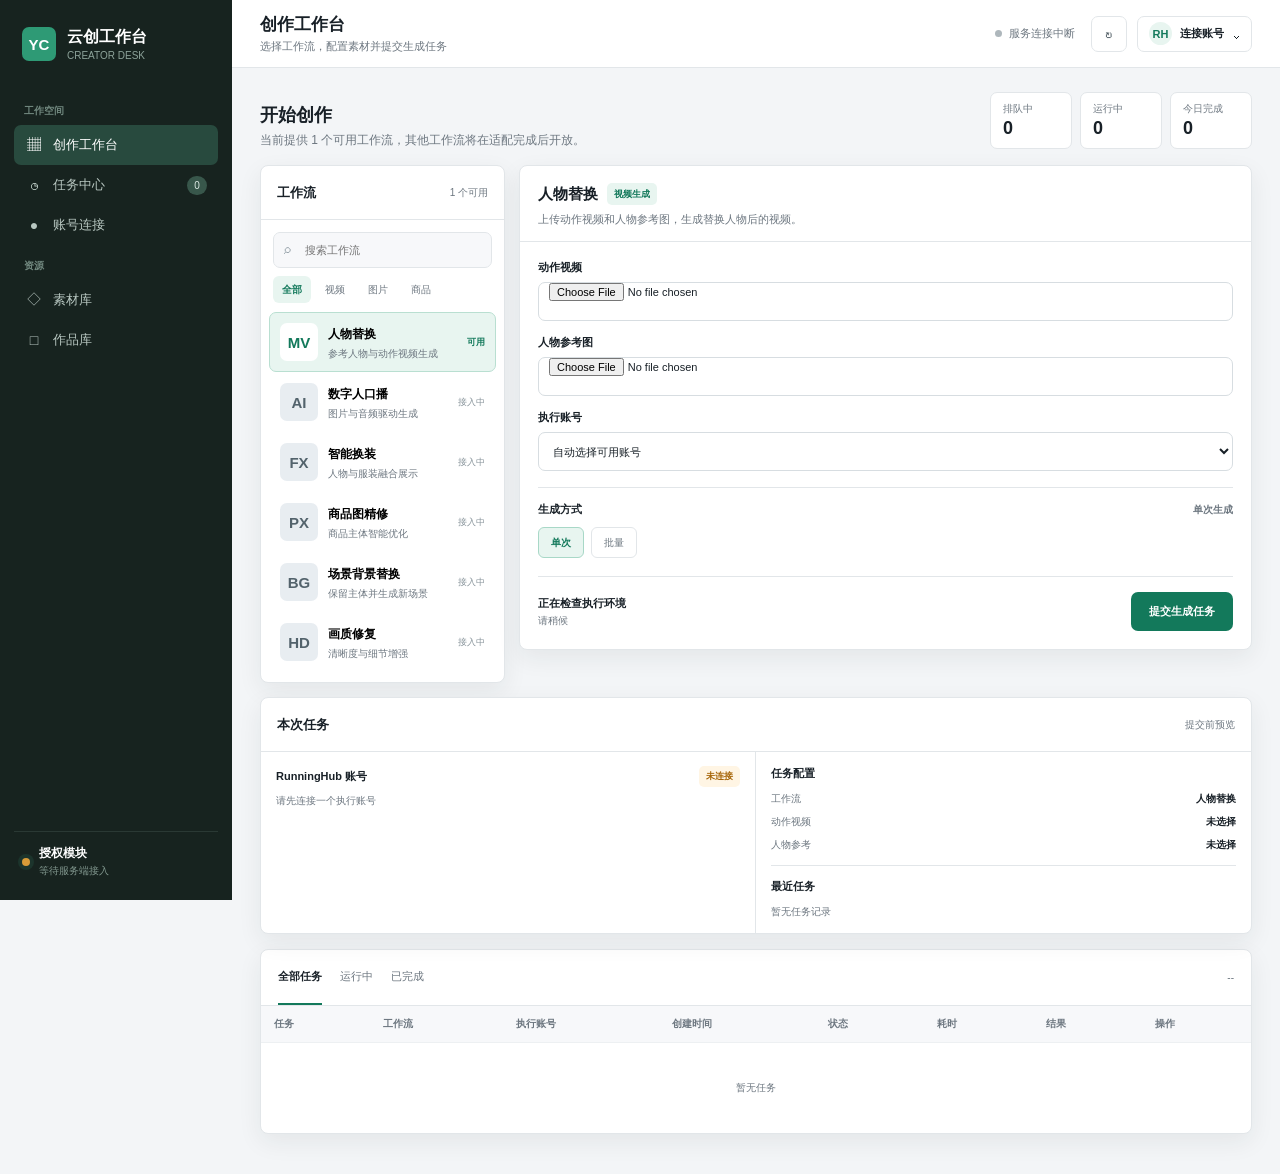
==== static/index.html @ f927d2b7 "Initial working version" ====
<!doctype html>
<html lang="zh-CN">
<head>
<meta charset="utf-8">
<meta name="viewport" content="width=device-width,initial-scale=1">
<title>云创工作台</title>
<style>
:root{--bg:#f3f5f7;--panel:#fff;--soft:#f7f8fa;--ink:#182027;--muted:#6d7780;--line:#e2e6e9;--green:#13795b;--green2:#0e654b;--green-soft:#e8f5f0;--blue:#3468b2;--blue-soft:#edf3fb;--amber:#a66508;--amber-soft:#fff5e4;--red:#b84444;--red-soft:#fff0ef;--sidebar:#17231f;--shadow:0 8px 24px rgba(31,44,39,.07)}
*{box-sizing:border-box}html,body{margin:0;min-height:100%;color:var(--ink);background:var(--bg);font-family:"Segoe UI","PingFang SC","Microsoft YaHei",sans-serif;letter-spacing:0}button,input,select{font:inherit}button{cursor:pointer}.app{display:grid;grid-template-columns:232px minmax(0,1fr);min-height:100vh}.sidebar{position:sticky;top:0;height:100vh;background:var(--sidebar);color:#fff;padding:20px 14px;display:flex;flex-direction:column}.brand{height:48px;display:flex;align-items:center;gap:11px;padding:0 8px;margin-bottom:22px}.brand-mark{width:34px;height:34px;border-radius:7px;background:#2e9a75;display:grid;place-items:center;font-size:15px;font-weight:800}.brand-name{font-size:16px;font-weight:750}.brand-version{font-size:10px;color:#8da39a;margin-top:2px}.nav-title{padding:0 10px;margin:14px 0 7px;color:#70877e;font-size:10px;font-weight:700}.nav-item{width:100%;height:40px;border:0;border-radius:7px;background:transparent;color:#b8c7c1;display:flex;align-items:center;gap:10px;padding:0 11px;text-align:left;font-size:13px}.nav-item:hover{background:#21332c;color:#fff}.nav-item.active{background:#284a3e;color:#fff}.nav-icon{width:18px;text-align:center;font-size:14px}.nav-count{margin-left:auto;min-width:20px;height:19px;border-radius:10px;background:#38574b;color:#dbe8e2;display:grid;place-items:center;font-size:10px;padding:0 6px}.sidebar-foot{margin-top:auto;padding:13px 8px 2px;border-top:1px solid #2a3934}.license{display:flex;align-items:center;gap:9px}.license-dot{width:8px;height:8px;border-radius:50%;background:#4bd09e;box-shadow:0 0 0 4px rgba(75,208,158,.1)}.license-title{font-size:12px;font-weight:700}.license-sub{font-size:10px;color:#81978e;margin-top:2px}
.main{min-width:0}.topbar{height:68px;background:rgba(255,255,255,.94);border-bottom:1px solid var(--line);display:flex;align-items:center;justify-content:space-between;padding:0 28px;position:sticky;top:0;z-index:20}.page-title{font-size:17px;font-weight:750}.page-sub{font-size:11px;color:var(--muted);margin-top:3px}.top-actions{display:flex;align-items:center;gap:10px}.connection{display:flex;align-items:center;gap:7px;color:var(--muted);font-size:11px;margin-right:6px}.connection-dot{width:7px;height:7px;border-radius:50%;background:#aeb7bc}.connection-dot.online{background:#20a879}.icon-btn{width:36px;height:36px;border:1px solid var(--line);border-radius:7px;background:#fff;color:#4c5961;display:grid;place-items:center;font-size:15px}.icon-btn:hover{background:var(--soft)}.account-btn{height:36px;border:1px solid var(--line);border-radius:7px;background:#fff;padding:0 11px;display:flex;align-items:center;gap:8px;color:var(--ink)}.avatar{width:23px;height:23px;border-radius:50%;background:var(--green-soft);color:var(--green);display:grid;place-items:center;font-size:11px;font-weight:800}.account-label{font-size:11px;font-weight:650;max-width:110px;overflow:hidden;text-overflow:ellipsis;white-space:nowrap}
.content{padding:24px 28px 40px;max-width:1540px;margin:0 auto}.overview{display:flex;align-items:flex-end;justify-content:space-between;gap:20px;margin-bottom:16px}.section-title{margin:0;font-size:18px}.section-copy{margin:5px 0 0;color:var(--muted);font-size:12px}.quick-stats{display:flex;gap:8px}.quick-stat{min-width:82px;padding:9px 12px;border:1px solid var(--line);border-radius:7px;background:#fff}.quick-label{font-size:10px;color:var(--muted)}.quick-value{font-size:18px;font-weight:750;margin-top:2px}.workspace{display:grid;grid-template-columns:280px minmax(500px,1fr) 300px;gap:14px;align-items:start}.panel{background:var(--panel);border:1px solid var(--line);border-radius:8px;box-shadow:var(--shadow)}.panel-head{height:54px;padding:0 16px;border-bottom:1px solid var(--line);display:flex;align-items:center;justify-content:space-between}.panel-title{font-size:13px;font-weight:750}.panel-meta{color:var(--muted);font-size:10px}.workflow-search{margin:12px 12px 8px;position:relative}.workflow-search input{width:100%;height:36px;padding:0 11px 0 31px;border:1px solid var(--line);border-radius:7px;outline:none;background:var(--soft);font-size:11px}.search-glyph{position:absolute;left:11px;top:9px;color:#829099;font-size:13px}.category-tabs{display:flex;gap:5px;padding:0 12px 9px;overflow:auto}.category-tab{height:27px;border:0;border-radius:6px;padding:0 9px;background:transparent;color:var(--muted);font-size:10px;white-space:nowrap}.category-tab.active{background:var(--green-soft);color:var(--green);font-weight:700}.workflow-list{padding:0 8px 10px;max-height:546px;overflow:auto}.workflow-item{width:100%;border:1px solid transparent;border-radius:7px;background:transparent;padding:10px;display:grid;grid-template-columns:38px minmax(0,1fr) auto;gap:10px;align-items:center;text-align:left}.workflow-item:hover{background:var(--soft)}.workflow-item.active{border-color:#b9dfd1;background:var(--green-soft)}.workflow-icon{width:38px;height:38px;border-radius:7px;background:#e8edf1;color:#53636c;display:grid;place-items:center;font-size:15px;font-weight:800}.workflow-item.active .workflow-icon{background:#fff;color:var(--green)}.workflow-name{font-size:12px;font-weight:700;white-space:nowrap;overflow:hidden;text-overflow:ellipsis}.workflow-desc{font-size:10px;color:var(--muted);margin-top:4px;white-space:nowrap;overflow:hidden;text-overflow:ellipsis}.workflow-state{font-size:9px;color:#87939a}.workflow-state.ready{color:var(--green);font-weight:700}
.creator-head{padding:17px 18px 14px;border-bottom:1px solid var(--line)}.creator-name-row{display:flex;align-items:center;gap:9px}.creator-name{font-size:15px;font-weight:750}.tag{display:inline-flex;height:22px;align-items:center;padding:0 7px;border-radius:5px;background:var(--green-soft);color:var(--green);font-size:9px;font-weight:700}.creator-desc{font-size:11px;color:var(--muted);margin-top:7px}.creator-body{padding:18px}.field-grid{display:grid;grid-template-columns:1fr 1fr;gap:14px}.field.full{grid-column:1/-1}.field label{display:block;font-size:11px;font-weight:700;margin-bottom:7px}.field select,.field input{width:100%;height:39px;border:1px solid #d7dde1;border-radius:7px;background:#fff;padding:0 10px;outline:none;font-size:11px;color:var(--ink)}.field select:focus,.field input:focus{border-color:var(--green);box-shadow:0 0 0 3px rgba(19,121,91,.09)}.asset-box{height:104px;border:1px dashed #cbd4d9;border-radius:7px;background:var(--soft);display:flex;flex-direction:column;align-items:center;justify-content:center;text-align:center;padding:10px}.asset-icon{font-size:20px;color:#75858e}.asset-title{font-size:11px;font-weight:700;margin-top:7px}.asset-copy{font-size:9px;color:var(--muted);margin-top:3px}.advanced{margin-top:16px;border-top:1px solid var(--line);padding-top:14px}.advanced-summary{display:flex;align-items:center;justify-content:space-between;font-size:11px;font-weight:700}.mode-row{display:flex;gap:7px;margin-top:10px}.seg{height:31px;border:1px solid var(--line);border-radius:6px;background:#fff;color:var(--muted);padding:0 12px;font-size:10px}.seg.active{border-color:#a8d8c7;background:var(--green-soft);color:var(--green);font-weight:700}.creator-footer{margin-top:18px;padding-top:15px;border-top:1px solid var(--line);display:flex;align-items:center;justify-content:space-between;gap:16px}.capacity{font-size:10px;color:var(--muted)}.capacity strong{display:block;color:var(--ink);font-size:11px;margin-bottom:3px}.primary{height:39px;border:0;border-radius:7px;background:var(--green);color:#fff;padding:0 18px;font-size:11px;font-weight:750}.primary:hover{background:var(--green2)}.primary:disabled{opacity:.45;cursor:not-allowed}.secondary{height:34px;border:1px solid var(--line);border-radius:7px;background:#fff;color:var(--ink);padding:0 12px;font-size:11px;font-weight:650}.secondary:hover{background:var(--soft)}.danger{color:var(--red)}
.status-panel{overflow:hidden}.account-status{padding:14px 15px;border-bottom:1px solid var(--line)}.status-row{display:flex;align-items:center;justify-content:space-between;gap:10px}.status-name{font-size:11px;font-weight:700}.status-value{font-size:10px;color:var(--muted)}.status-pill{height:21px;padding:0 7px;border-radius:5px;display:inline-flex;align-items:center;font-size:9px;font-weight:700}.status-pill.good{background:var(--green-soft);color:var(--green)}.status-pill.warn{background:var(--amber-soft);color:var(--amber)}.run-summary{padding:14px 15px}.summary-title{font-size:11px;font-weight:750;margin-bottom:11px}.summary-line{display:flex;justify-content:space-between;gap:12px;margin-top:9px;font-size:10px;color:var(--muted)}.summary-line strong{color:var(--ink);font-weight:650;text-align:right;max-width:160px;overflow:hidden;text-overflow:ellipsis;white-space:nowrap}.divider{height:1px;background:var(--line);margin:13px 0}.recent-mini{display:grid;gap:8px}.mini-task{display:grid;grid-template-columns:7px minmax(0,1fr) auto;gap:8px;align-items:center}.mini-dot{width:7px;height:7px;border-radius:50%;background:#a9b2b7}.mini-dot.running{background:#e1a335}.mini-dot.done{background:#24a47a}.mini-dot.failed{background:#d16363}.mini-name{font-size:10px;overflow:hidden;text-overflow:ellipsis;white-space:nowrap}.mini-state{font-size:9px;color:var(--muted)}
.tasks{margin-top:15px;overflow:hidden}.tasks-head{height:56px;padding:0 17px;display:flex;align-items:center;justify-content:space-between;border-bottom:1px solid var(--line)}.task-tabs{display:flex;gap:18px;height:100%;align-items:center}.task-tab{height:100%;border:0;border-bottom:2px solid transparent;background:transparent;color:var(--muted);font-size:11px;padding:0}.task-tab.active{border-bottom-color:var(--green);color:var(--ink);font-weight:700}.table-wrap{overflow:auto}table{width:100%;border-collapse:collapse;font-size:10px}th{height:36px;padding:0 13px;text-align:left;background:var(--soft);color:var(--muted);font-weight:650;white-space:nowrap}td{padding:11px 13px;border-top:1px solid #edf0f2;vertical-align:middle}tbody tr:hover{background:#fbfcfc}.task-main{font-size:11px;font-weight:650}.task-sub{font-size:9px;color:var(--muted);margin-top:3px}.badge{height:22px;padding:0 7px;border-radius:5px;display:inline-flex;align-items:center;font-size:9px;font-weight:700}.badge.queued{background:var(--blue-soft);color:var(--blue)}.badge.running{background:var(--amber-soft);color:var(--amber)}.badge.done{background:var(--green-soft);color:var(--green)}.badge.failed{background:var(--red-soft);color:var(--red)}.link{color:var(--green);text-decoration:none;font-weight:700}.empty{padding:38px!important;text-align:center;color:var(--muted)}
.overlay{position:fixed;inset:0;background:rgba(14,22,19,.5);z-index:80;display:none;align-items:center;justify-content:center;padding:20px}.overlay.show{display:flex}.modal{width:min(760px,100%);max-height:94vh;overflow:auto;background:#fff;border-radius:8px;box-shadow:0 25px 70px rgba(0,0,0,.25)}.modal-head{height:58px;padding:0 18px;border-bottom:1px solid var(--line);display:flex;align-items:center;justify-content:space-between}.modal-title{font-size:14px;font-weight:750}.close{width:30px;height:30px;border:0;border-radius:6px;background:transparent;color:var(--muted);font-size:19px}.close:hover{background:var(--soft)}.modal-body{padding:18px}.account-list{display:grid;gap:8px;margin-top:16px}.account-card{border:1px solid var(--line);border-radius:7px;padding:11px;display:grid;grid-template-columns:1fr auto;gap:10px;align-items:center}.account-phone{font-size:11px;font-weight:700}.account-meta{font-size:9px;color:var(--muted);margin-top:4px}.account-actions{display:flex;gap:6px}.small{height:29px;padding:0 9px;font-size:9px}.modal-note{margin-top:12px;color:var(--muted);font-size:9px;line-height:1.55}.toast{position:fixed;right:22px;bottom:22px;z-index:120;max-width:360px;padding:11px 14px;border-radius:7px;background:#24322d;color:#fff;font-size:11px;opacity:0;transform:translateY(8px);pointer-events:none;transition:.18s}.toast.show{opacity:1;transform:none}.toast.error{background:var(--red)}.remote-login{display:none;margin:12px auto;border:1px solid var(--line);border-radius:7px;background:#090b0a;overflow:hidden;position:relative;min-height:240px;width:100%}.remote-login.show{display:block}.remote-login img{display:block;width:100%;height:auto;max-height:620px;object-fit:contain;user-select:none;-webkit-user-drag:none;touch-action:none;cursor:grab}.remote-login img:active{cursor:grabbing}.remote-wait{position:absolute;inset:0;display:grid;place-items:center;color:#9caca4;font-size:10px;background:#111613}.remote-wait.hidden{display:none}
@media(max-width:1360px){.workspace{grid-template-columns:245px minmax(460px,1fr)}.status-panel{grid-column:1/-1;display:grid;grid-template-columns:1fr 1fr}.status-panel .panel-head{grid-column:1/-1}.status-panel .account-status{border-bottom:0;border-right:1px solid var(--line)}}
@media(max-width:820px){.app{grid-template-columns:64px minmax(0,1fr)}.sidebar{padding:18px 8px}.brand{padding:0;justify-content:center}.brand-name,.brand-version,.nav-title,.nav-label,.nav-count,.sidebar-foot{display:none}.nav-item{justify-content:center;padding:0}.nav-icon{font-size:16px}.topbar{padding:0 16px}.content{padding:18px 16px 32px}.workspace{grid-template-columns:1fr}.workflow-panel{max-height:315px}.workflow-list{max-height:190px}.status-panel{grid-column:auto;display:block}.status-panel .account-status{border-right:0;border-bottom:1px solid var(--line)}}
@media(max-width:560px){.app{display:block}.sidebar{position:fixed;left:0;right:0;bottom:0;top:auto;width:auto;height:58px;z-index:50;display:flex;flex-direction:row;padding:7px 10px}.brand,.nav-title,.sidebar-foot{display:none}.sidebar nav{display:flex;width:100%;justify-content:space-around}.nav-item{width:44px;height:44px}.main{padding-bottom:58px}.topbar{height:60px}.page-sub,.connection,.account-label{display:none}.content{padding:15px 12px 25px}.overview{align-items:flex-start}.quick-stats{display:none}.field-grid{grid-template-columns:1fr}.field.full{grid-column:auto}.creator-footer{align-items:stretch;flex-direction:column}.primary{width:100%}.status-panel{display:block}.tasks{margin-bottom:10px}}
</style>
</head>
<body>
<div class="app">
  <aside class="sidebar">
    <div class="brand"><div class="brand-mark">YC</div><div><div class="brand-name">云创工作台</div><div class="brand-version">CREATOR DESK</div></div></div>
    <nav>
      <div class="nav-title">工作空间</div>
      <button class="nav-item active"><span class="nav-icon">▦</span><span class="nav-label">创作工作台</span></button>
      <button class="nav-item" onclick="scrollTasks()"><span class="nav-icon">◷</span><span class="nav-label">任务中心</span><span class="nav-count" id="nav-task-count">0</span></button>
      <button class="nav-item" onclick="openAccountModal()"><span class="nav-icon">●</span><span class="nav-label">账号连接</span></button>
      <div class="nav-title">资源</div>
      <button class="nav-item" onclick="toast('素材库将在文件上传接口接入后开放')"><span class="nav-icon">◇</span><span class="nav-label">素材库</span></button>
      <button class="nav-item" onclick="toast('作品库将在多工作流输出归档完成后开放')"><span class="nav-icon">□</span><span class="nav-label">作品库</span></button>
    </nav>
    <div class="sidebar-foot"><div class="license"><span class="license-dot" style="background:#d89b38"></span><div><div class="license-title">授权模块</div><div class="license-sub">等待服务端接入</div></div></div></div>
  </aside>
  <div class="main">
    <header class="topbar">
      <div><div class="page-title">创作工作台</div><div class="page-sub">选择工作流，配置素材并提交生成任务</div></div>
      <div class="top-actions">
        <div class="connection"><span id="connection-dot" class="connection-dot"></span><span id="connection-text">正在连接</span></div>
        <button class="icon-btn" title="刷新" onclick="refreshAll()">↻</button>
        <button class="account-btn" onclick="openAccountModal()"><span class="avatar">RH</span><span class="account-label" id="top-account-label">连接账号</span><span>⌄</span></button>
      </div>
    </header>
    <main class="content">
      <section class="overview">
        <div><h1 class="section-title">开始创作</h1><p class="section-copy">当前提供 1 个可用工作流，其他工作流将在适配完成后开放。</p></div>
        <div class="quick-stats">
          <div class="quick-stat"><div class="quick-label">排队中</div><div class="quick-value" id="stat-queued">0</div></div>
          <div class="quick-stat"><div class="quick-label">运行中</div><div class="quick-value" id="stat-running">0</div></div>
          <div class="quick-stat"><div class="quick-label">今日完成</div><div class="quick-value" id="stat-done">0</div></div>
        </div>
      </section>
      <section class="workspace">
        <article class="panel workflow-panel">
          <div class="panel-head"><span class="panel-title">工作流</span><span class="panel-meta">1 个可用</span></div>
          <div class="workflow-search"><span class="search-glyph">⌕</span><input id="workflow-search" placeholder="搜索工作流" oninput="filterWorkflows()"></div>
          <div class="category-tabs"><button class="category-tab active" onclick="setWorkflowCategory(this,'all')">全部</button><button class="category-tab" onclick="setWorkflowCategory(this,'video')">视频</button><button class="category-tab" onclick="setWorkflowCategory(this,'image')">图片</button><button class="category-tab" onclick="setWorkflowCategory(this,'product')">商品</button></div>
          <div class="workflow-list" id="workflow-list">
            <button class="workflow-item active" data-name="人物替换 动作视频" data-cat="video"><span class="workflow-icon">MV</span><span><span class="workflow-name">人物替换</span><span class="workflow-desc">参考人物与动作视频生成</span></span><span class="workflow-state ready">可用</span></button>
            <button class="workflow-item" data-name="数字人口播 视频" data-cat="video" onclick="workflowPending('数字人口播')"><span class="workflow-icon">AI</span><span><span class="workflow-name">数字人口播</span><span class="workflow-desc">图片与音频驱动生成</span></span><span class="workflow-state">接入中</span></button>
            <button class="workflow-item" data-name="换装展示 商品 视频" data-cat="video product" onclick="workflowPending('智能换装')"><span class="workflow-icon">FX</span><span><span class="workflow-name">智能换装</span><span class="workflow-desc">人物与服装融合展示</span></span><span class="workflow-state">接入中</span></button>
            <button class="workflow-item" data-name="商品图精修 图片" data-cat="image product" onclick="workflowPending('商品图精修')"><span class="workflow-icon">PX</span><span><span class="workflow-name">商品图精修</span><span class="workflow-desc">商品主体智能优化</span></span><span class="workflow-state">接入中</span></button>
            <button class="workflow-item" data-name="背景替换 图片" data-cat="image" onclick="workflowPending('场景背景替换')"><span class="workflow-icon">BG</span><span><span class="workflow-name">场景背景替换</span><span class="workflow-desc">保留主体并生成新场景</span></span><span class="workflow-state">接入中</span></button>
            <button class="workflow-item" data-name="老照片修复 图片" data-cat="image" onclick="workflowPending('画质修复')"><span class="workflow-icon">HD</span><span><span class="workflow-name">画质修复</span><span class="workflow-desc">清晰度与细节增强</span></span><span class="workflow-state">接入中</span></button>
          </div>
        </article>
        <article class="panel creator-panel">
          <div class="creator-head"><div class="creator-name-row"><span class="creator-name">人物替换</span><span class="tag">视频生成</span></div><div class="creator-desc">上传动作视频和人物参考图，生成替换人物后的视频。</div></div>
          <div class="creator-body">
            <div class="field-grid">
              <div class="field full"><label for="sel-video">动作视频</label><input id="sel-video" type="file" accept="video/*,.mkv" onchange="updateSummary()"></div>
              <div class="field full"><label for="sel-model">人物参考图</label><input id="sel-model" type="file" accept="image/*" onchange="updateSummary()"></div>
              <div class="field full"><label for="sel-account">执行账号</label><select id="sel-account"><option value="auto">自动选择可用账号</option></select></div>
            </div>
            <div class="advanced"><div class="advanced-summary"><span>生成方式</span><span class="panel-meta">单次生成</span></div><div class="mode-row"><button class="seg active">单次</button><button class="seg" onclick="toast('批量能力将在工作流配置完成后开放')">批量</button></div></div>
            <div class="creator-footer"><div class="capacity" id="capacity-text"><strong>正在检查执行环境</strong>请稍候</div><button class="primary" id="submit-task" onclick="submitTask()">提交生成任务</button></div>
          </div>
        </article>
        <aside class="panel status-panel">
          <div class="panel-head"><span class="panel-title">本次任务</span><span class="panel-meta">提交前预览</span></div>
          <div class="account-status"><div class="status-row"><span class="status-name">RunningHub 账号</span><span class="status-pill warn" id="account-status-pill">未连接</span></div><div class="status-value" id="account-status-text" style="margin-top:7px">请先连接一个执行账号</div></div>
          <div class="run-summary"><div class="summary-title">任务配置</div><div class="summary-line"><span>工作流</span><strong>人物替换</strong></div><div class="summary-line"><span>动作视频</span><strong id="summary-video">未选择</strong></div><div class="summary-line"><span>人物参考</span><strong id="summary-model">未选择</strong></div><div class="divider"></div><div class="summary-title">最近任务</div><div class="recent-mini" id="recent-mini"><div class="panel-meta">暂无任务记录</div></div></div>
        </aside>
      </section>
      <section class="panel tasks" id="task-center">
        <div class="tasks-head"><div class="task-tabs"><button class="task-tab active" onclick="setTaskFilter(this,'all')">全部任务</button><button class="task-tab" onclick="setTaskFilter(this,'running')">运行中</button><button class="task-tab" onclick="setTaskFilter(this,'done')">已完成</button></div><span class="panel-meta" id="last-refresh">--</span></div>
        <div class="table-wrap"><table><thead><tr><th>任务</th><th>工作流</th><th>执行账号</th><th>创建时间</th><th>状态</th><th>耗时</th><th>结果</th><th>操作</th></tr></thead><tbody id="task-body"><tr><td colspan="8" class="empty">暂无任务</td></tr></tbody></table></div>
      </section>
    </main>
  </div>
</div>

<div class="overlay" id="account-overlay" onclick="closeAccountModal(event)"><div class="modal" onclick="event.stopPropagation()">
  <div class="modal-head"><span class="modal-title">RunningHub 账号连接</span><button class="close" onclick="closeAccountModal()">×</button></div>
  <div class="modal-body">
    <div class="field"><label for="account-phone">手机号码</label><input id="account-phone" autocomplete="tel" placeholder="输入 RunningHub 手机号"></div>
    <div style="display:flex;gap:8px;margin-top:14px"><button class="primary" onclick="saveAccount()">立即登录</button><button class="secondary" onclick="clearAccountForm()">清空</button></div>
    <div id="sms-login-step" style="margin-top:16px;padding:14px;border:1px solid var(--line);border-radius:7px;background:var(--soft)">
      <div class="status-row"><span class="status-name">短信验证</span><span class="status-pill warn" id="sms-stage-pill">尚未发送</span></div>
      <div class="modal-note" id="sms-stage-detail" style="margin:7px 0 11px">先输入手机号并点击“立即登录”，完成官方滑块后再填写短信验证码。</div>
      <div class="remote-login" id="remote-login"><img id="remote-login-image" alt="RunningHub 官方安全验证"><div class="remote-wait" id="remote-login-wait">正在加载官方验证区域...</div></div>
      <div class="field"><label for="sms-code">短信验证码</label><input id="sms-code" inputmode="numeric" maxlength="8" autocomplete="one-time-code" placeholder="输入手机收到的验证码"></div>
      <button class="primary" style="margin-top:10px" id="verify-code-btn" onclick="verifySmsCode()">确认登录</button>
    </div>
    <div class="account-list" id="account-list"><div class="panel-meta">暂无已保存账号</div></div>
    <div class="modal-note">当前为管理员开发模式，不限制工作流、账号、使用期限和任务次数。登录状态仅保存在本机，工作流配置由软件内置。</div>
  </div>
</div></div>
<div class="toast" id="toast"></div>

<script>
const state={files:{},accounts:[],tasks:[]};let refreshing=false,taskFilter='all',workflowCategory='all',activeLoginAccount=null,activeLoginSession=null,activeLoginStage=null,loginSessionEpoch=0,loginViewTimer=null,loginViewController=null,loginViewObjectUrl=null,loginImageLoading=false,pointerActive=false,lastPointerMove=0,pointerRequestBusy=false,pointerRequestController=null,pendingPointer=null;
async function api(path,options={}){const controller=new AbortController();const timer=setTimeout(()=>controller.abort(),options.timeoutMs||15000);try{const response=await fetch(path,{...options,signal:controller.signal});let data;try{data=await response.json()}catch{throw new Error('服务返回了无效数据')}if(!response.ok||data.error)throw new Error(data.error||`请求失败 (${response.status})`);return data}catch(error){if(error.name==='AbortError')throw new Error('请求超时，请稍后重试');throw error}finally{clearTimeout(timer)}}
async function init(){await refreshAll(true);setInterval(refreshLive,2500);document.addEventListener('keydown',e=>{if(e.key==='Escape')closeAccountModal()})}
async function refreshAll(loadFiles=false){try{const calls=[api('/api/accounts'),api('/api/tasks')];if(loadFiles||!Object.keys(state.files).length)calls.unshift(api('/api/files'));const result=await Promise.all(calls);if(calls.length===3){[state.files,state.accounts,state.tasks]=result;fillMaterials()}else{[state.accounts,state.tasks]=result}renderAll();setConnection(true)}catch(error){setConnection(false);toast(error.message,true)}}
async function refreshLive(){if(refreshing)return;refreshing=true;try{const [accounts,tasks]=await Promise.all([api('/api/accounts'),api('/api/tasks')]);state.accounts=accounts;state.tasks=tasks;renderAll();setConnection(true)}catch{setConnection(false)}finally{refreshing=false}}
function renderAll(){renderAccounts();renderAccountSelect();renderTasks();renderStats();renderRecent();updateSummary();document.getElementById('last-refresh').textContent='更新于 '+new Date().toLocaleTimeString('zh-CN',{hour12:false})}
function setConnection(ok){document.getElementById('connection-dot').className='connection-dot'+(ok?' online':'');document.getElementById('connection-text').textContent=ok?'服务已连接':'服务连接中断'}
function fillMaterials(){updateSummary()}
function fillSelect(id,items,placeholder){const el=document.getElementById(id);el.innerHTML=`<option value="">${escapeHtml(placeholder)}</option>`+items.map(x=>`<option value="${escapeAttr(x.path)}">${escapeHtml(x.name)}</option>`).join('')}
function renderStats(){const queued=state.tasks.filter(x=>x.status==='queued').length;const running=state.tasks.filter(x=>x.status==='running').length;const today=new Date().toDateString();const done=state.tasks.filter(x=>x.status==='done'&&new Date((x.completed_at||0)*1000).toDateString()===today).length;setText('stat-queued',queued);setText('stat-running',running);setText('stat-done',done);setText('nav-task-count',queued+running)}
function renderAccounts(){const list=document.getElementById('account-list');const ready=state.accounts.filter(x=>x.ready);document.getElementById('top-account-label').textContent=ready[0]?.phone||state.accounts[0]?.phone||'连接账号';const pill=document.getElementById('account-status-pill');const txt=document.getElementById('account-status-text');if(ready.length){pill.className='status-pill good';pill.textContent='已连接';txt.textContent=`${ready.length} 个账号可执行任务`}else{pill.className='status-pill warn';pill.textContent='未连接';txt.textContent=state.accounts.length?'账号登录已失效':'请先连接一个执行账号'}if(activeLoginAccount){const active=state.accounts.find(a=>a.id===activeLoginAccount);if(active)renderSmsStage(active)}if(!state.accounts.length){list.innerHTML='<div class="panel-meta">暂无已保存账号</div>';return}list.innerHTML=state.accounts.map(a=>`<div class="account-card"><div><div class="account-phone">${escapeHtml(a.phone)}</div><div class="account-meta">${accountState(a).text}</div></div><div class="account-actions"><button class="secondary small" ${a.busy?'disabled':''} onclick="loginAccount('${escapeJs(a.id)}')">${a.login_in_progress?'继续登录':'登录'}</button><button class="secondary small danger" ${a.busy?'disabled':''} onclick="deleteAccount('${escapeJs(a.id)}')">删除</button></div></div>`).join('')}
function accountState(a){if(a.login_in_progress)return{text:a.login_detail||'等待短信验证'};if(a.busy)return{text:'正在执行任务'};if(a.ready)return{text:'连接正常'};if(a.login_stage==='failed')return{text:a.login_error||'登录失败'};if(a.session_status==='expired')return{text:'登录已过期'};return{text:'等待登录'}}
function renderSmsStage(a){if(!activeLoginSession)return;const accountSession=a.login_session_id||a.session_id||null;if(accountSession&&accountSession!==activeLoginSession)return;const box=document.getElementById('sms-login-step'),pill=document.getElementById('sms-stage-pill'),detail=document.getElementById('sms-stage-detail');box.style.display='block';const stage=a.login_stage||'starting';activeLoginStage=stage;pill.textContent=stage==='completed'?'已登录':stage==='verifying'?'验证中':stage==='code_required'?'等待验证码':stage==='failed'?'失败':'等待滑块';pill.className='status-pill '+(stage==='completed'?'good':'warn');detail.textContent=a.login_detail||'请在下方官方验证区域完成滑块。';if(stage==='slider'){if(document.getElementById('account-overlay').classList.contains('show'))startLoginView()}else if(stage==='code_required'||stage==='verifying'||stage==='completed'||stage==='failed'){stopLoginView(true);if(stage==='code_required')document.getElementById('sms-code').focus()}}
function renderAccountSelect(){const el=document.getElementById('sel-account');const value=el.value;const ready=state.accounts.filter(a=>a.ready);el.innerHTML='<option value="auto">自动选择可用账号</option>'+ready.map(a=>`<option value="${escapeAttr(a.id)}">${escapeHtml(a.phone)}${a.busy?'（忙碌）':''}</option>`).join('');if([...el.options].some(x=>x.value===value))el.value=value;const capacity=document.getElementById('capacity-text');const submit=document.getElementById('submit-task');if(!ready.length){capacity.innerHTML='<strong>尚无可用账号</strong>连接账号后即可提交';submit.disabled=true}else{const free=ready.filter(a=>!a.busy).length;capacity.innerHTML=`<strong>${free} 个账号空闲</strong>${ready.length} 个账号已连接`;submit.disabled=false}}
function renderTasks(){const body=document.getElementById('task-body');const tasks=taskFilter==='all'?state.tasks:state.tasks.filter(t=>t.status===taskFilter);if(!tasks.length){body.innerHTML='<tr><td colspan="8" class="empty">当前分类暂无任务</td></tr>';return}body.innerHTML=tasks.slice(0,40).map(t=>{const st=statusInfo(t.status);const created=formatTime(t.created_at);const duration=taskDuration(t);const result=t.files?.length?t.files.map((f,i)=>`<a class="link" href="/${escapeAttr(f)}" target="_blank">结果${i+1}</a>`).join(' '):(t.error?`<span title="${escapeAttr(t.error)}">失败详情</span>`:'--');return `<tr><td><div class="task-main">${escapeHtml(t.model||t.video||'生成任务')}</div><div class="task-sub">${escapeHtml(t.task_id.slice(-12))}</div></td><td>${escapeHtml(t.workflow_name||'人物替换')}</td><td>${escapeHtml(t.phone||'等待分配')}</td><td>${created}</td><td><span class="badge ${st.cls}">${st.text}</span><div class="task-sub">${escapeHtml(t.stage_detail||'')}</div></td><td>${duration}</td><td>${result}</td><td>${t.status==='failed'?`<button class="secondary small" onclick="restartTask('${escapeJs(t.task_id)}')">重试</button>`:'--'}</td></tr>`}).join('')}
function renderRecent(){const el=document.getElementById('recent-mini');if(!state.tasks.length){el.innerHTML='<div class="panel-meta">暂无任务记录</div>';return}el.innerHTML=state.tasks.slice(0,4).map(t=>{const st=statusInfo(t.status);return `<div class="mini-task"><span class="mini-dot ${st.cls}"></span><span class="mini-name">${escapeHtml(t.model||t.video||'生成任务')}</span><span class="mini-state">${st.text}</span></div>`}).join('')}
function updateSummary(){setText('summary-video',document.getElementById('sel-video').files[0]?.name||'未选择');setText('summary-model',document.getElementById('sel-model').files[0]?.name||'未选择')}
function selectedText(id){const e=document.getElementById(id);return e.value?e.options[e.selectedIndex]?.text:''}
function statusInfo(s){return s==='queued'?{text:'排队中',cls:'queued'}:s==='running'?{text:'运行中',cls:'running'}:s==='done'?{text:'已完成',cls:'done'}:{text:'失败',cls:'failed'}}
function taskDuration(t){const start=t.started_at||t.created_at;if(!start)return'--';const end=t.completed_at||Date.now()/1000;const sec=Math.max(0,Math.floor(end-start));if(sec<60)return sec+'秒';return Math.floor(sec/60)+'分'+String(sec%60).padStart(2,'0')+'秒'}
function formatTime(v){if(!v)return'--';return new Date(v*1000).toLocaleString('zh-CN',{month:'2-digit',day:'2-digit',hour:'2-digit',minute:'2-digit',hour12:false})}
async function uploadLocalFile(file){const body=new FormData();body.append('file',file,file.name);return api('/api/uploads',{method:'POST',body,timeoutMs:300000})}
async function submitTask(){const videoFile=document.getElementById('sel-video').files[0],modelFile=document.getElementById('sel-model').files[0],account=document.getElementById('sel-account').value;if(!videoFile||!modelFile)return toast('请选择动作视频和人物参考图',true);const btn=document.getElementById('submit-task');btn.disabled=true;btn.textContent='正在上传素材';try{const [video,model]=await Promise.all([uploadLocalFile(videoFile),uploadLocalFile(modelFile)]);btn.textContent='正在提交任务';await api('/api/run',{method:'POST',headers:{'Content-Type':'application/json'},body:JSON.stringify({video:video.path,model:model.path,account})});toast('任务已加入队列');await refreshAll()}catch(e){toast(e.message,true)}finally{btn.textContent='提交生成任务';renderAccountSelect()}}
async function saveAccount(){const phone=document.getElementById('account-phone').value.trim();if(!phone)return toast('请输入 RunningHub 手机号',true);try{const saved=await api('/api/accounts',{method:'POST',headers:{'Content-Type':'application/json'},body:JSON.stringify({phone})});toast('正在打开 RunningHub 登录窗口');clearAccountForm();await refreshAll();await loginAccount(saved.account)}catch(e){toast(e.message,true)}}
async function loginAccount(account){stopLoginView(true);loginSessionEpoch+=1;const epoch=loginSessionEpoch;activeLoginAccount=account;activeLoginSession=null;activeLoginStage='starting';openAccountModal();resetLoginUi();try{const started=await api('/api/accounts/login',{method:'POST',headers:{'Content-Type':'application/json'},body:JSON.stringify({account})});if(epoch!==loginSessionEpoch||activeLoginAccount!==account)return;if(!started.session_id)throw new Error('登录服务未返回会话标识，请重试');activeLoginSession=started.session_id;activeLoginStage=started.stage||'starting';toast('请在登录弹窗内完成官方滑块验证');await refreshAll();if(epoch===loginSessionEpoch&&activeLoginStage==='slider')startLoginView()}catch(e){if(epoch!==loginSessionEpoch)return;toast(e.message,true);setText('sms-stage-detail',e.message);activeLoginStage='failed';stopLoginView(true)}}
async function verifySmsCode(){const code=document.getElementById('sms-code').value.trim();if(!activeLoginAccount||!activeLoginSession)return toast('登录会话不存在，请重新登录',true);if(!/^\d{4,8}$/.test(code))return toast('请输入手机收到的验证码',true);const account=activeLoginAccount,sessionId=activeLoginSession,epoch=loginSessionEpoch,btn=document.getElementById('verify-code-btn');btn.disabled=true;btn.textContent='正在验证';activeLoginStage='verifying';stopLoginView(true);setText('sms-stage-detail','正在验证短信验证码');try{await api('/api/accounts/login/verify',{method:'POST',headers:{'Content-Type':'application/json'},body:JSON.stringify({account,session_id:sessionId,code})});if(epoch!==loginSessionEpoch)return;toast('验证码已提交');document.getElementById('sms-code').value='';await refreshAll()}catch(e){if(epoch!==loginSessionEpoch)return;toast(e.message,true);setText('sms-stage-detail',e.message)}finally{if(epoch===loginSessionEpoch){btn.disabled=false;btn.textContent='确认登录'}}}
async function deleteAccount(account){if(!confirm('确定删除这个本机账号连接吗？正在进行的登录会同时取消。'))return;try{await api('/api/accounts/'+encodeURIComponent(account),{method:'DELETE'});if(activeLoginAccount===account){loginSessionEpoch+=1;stopLoginView(true);activeLoginAccount=null;activeLoginSession=null;activeLoginStage=null;closeAccountModal()}toast('账号连接已删除');await refreshAll()}catch(e){toast(e.message,true)}}
async function restartTask(taskId){try{await api('/api/restart',{method:'POST',headers:{'Content-Type':'application/json'},body:JSON.stringify({task_id:taskId})});toast('任务已重新提交');await refreshAll()}catch(e){toast(e.message,true)}}
function openAccountModal(){document.getElementById('account-overlay').classList.add('show');if(activeLoginAccount&&activeLoginSession){const active=state.accounts.find(a=>a.id===activeLoginAccount);if(active)renderSmsStage(active)}}
function closeAccountModal(e){if(e&&e.target!==document.getElementById('account-overlay'))return;stopLoginView(true);document.getElementById('account-overlay').classList.remove('show')}
function clearAccountForm(){document.getElementById('account-phone').value=''}
function scrollTasks(){document.getElementById('task-center').scrollIntoView({behavior:'smooth'})}
function filterWorkflows(){const q=document.getElementById('workflow-search').value.trim().toLowerCase();document.querySelectorAll('.workflow-item').forEach(x=>{const matchesText=(x.dataset.name||'').toLowerCase().includes(q),matchesCat=workflowCategory==='all'||(x.dataset.cat||'').split(' ').includes(workflowCategory);x.style.display=matchesText&&matchesCat?'grid':'none'})}
function setWorkflowCategory(btn,category){workflowCategory=category;document.querySelectorAll('.category-tab').forEach(x=>x.classList.toggle('active',x===btn));filterWorkflows()}
function workflowPending(name){toast(`${name}工作流仍在适配中`)}
function setTaskFilter(btn,filter){taskFilter=filter;document.querySelectorAll('.task-tab').forEach(x=>x.classList.toggle('active',x===btn));renderTasks()}
function resetLoginUi(){const box=document.getElementById('sms-login-step'),pill=document.getElementById('sms-stage-pill'),wait=document.getElementById('remote-login-wait');box.style.display='block';pill.textContent='等待滑块';pill.className='status-pill warn';setText('sms-stage-detail','正在加载 RunningHub 官方验证区域...');document.getElementById('sms-code').value='';document.getElementById('verify-code-btn').disabled=false;wait.classList.remove('hidden');clearLoginFrame(false);document.getElementById('remote-login').classList.add('show')}
function clearLoginFrame(hide=true){const box=document.getElementById('remote-login'),img=document.getElementById('remote-login-image'),wait=document.getElementById('remote-login-wait');img.onload=null;img.onerror=null;img.removeAttribute('src');if(loginViewObjectUrl){URL.revokeObjectURL(loginViewObjectUrl);loginViewObjectUrl=null}wait.classList.remove('hidden');if(hide)box.classList.remove('show')}
function startLoginView(){if(loginViewTimer||activeLoginStage!=='slider'||!activeLoginAccount||!activeLoginSession||!document.getElementById('account-overlay').classList.contains('show'))return;const account=activeLoginAccount,sessionId=activeLoginSession,epoch=loginSessionEpoch,box=document.getElementById('remote-login'),img=document.getElementById('remote-login-image'),wait=document.getElementById('remote-login-wait');box.classList.add('show');const load=async()=>{if(loginImageLoading||activeLoginStage!=='slider'||epoch!==loginSessionEpoch||account!==activeLoginAccount||sessionId!==activeLoginSession)return;loginImageLoading=true;const controller=new AbortController();loginViewController=controller;try{const response=await fetch(`/api/accounts/login/view?account=${encodeURIComponent(account)}&session_id=${encodeURIComponent(sessionId)}&t=${Date.now()}`,{signal:controller.signal,cache:'no-store'});if(epoch!==loginSessionEpoch||account!==activeLoginAccount||sessionId!==activeLoginSession)return;if(response.status===204){stopLoginView(true);return}if(!response.ok)throw new Error(`验证画面请求失败 (${response.status})`);const blob=await response.blob();if(controller.signal.aborted||epoch!==loginSessionEpoch||account!==activeLoginAccount||sessionId!==activeLoginSession||!blob.size)return;const nextUrl=URL.createObjectURL(blob),previousUrl=loginViewObjectUrl;loginViewObjectUrl=nextUrl;img.onload=()=>{if(img.src===nextUrl)wait.classList.add('hidden')};img.src=nextUrl;if(previousUrl)URL.revokeObjectURL(previousUrl)}catch(error){if(error.name!=='AbortError'&&epoch===loginSessionEpoch)console.debug(error.message)}finally{if(loginViewController===controller)loginViewController=null;if(epoch===loginSessionEpoch)loginImageLoading=false}};load();loginViewTimer=setInterval(load,80)}
function stopLoginView(clearFrame=false){clearInterval(loginViewTimer);loginViewTimer=null;if(loginViewController){loginViewController.abort();loginViewController=null}if(pointerRequestController){pointerRequestController.abort();pointerRequestController=null}loginImageLoading=false;pointerRequestBusy=false;pointerActive=false;pendingPointer=null;if(clearFrame)clearLoginFrame(true)}
function dispatchPointer(point,epoch=loginSessionEpoch){if(epoch!==loginSessionEpoch)return;pointerRequestBusy=true;const controller=new AbortController();pointerRequestController=controller;fetch('/api/accounts/login/pointer',{method:'POST',headers:{'Content-Type':'application/json'},body:JSON.stringify(point),signal:controller.signal}).catch(()=>{}).finally(()=>{if(pointerRequestController===controller)pointerRequestController=null;if(epoch!==loginSessionEpoch)return;pointerRequestBusy=false;if(pendingPointer){const next=pendingPointer;pendingPointer=null;dispatchPointer(next,epoch)}})}
function sendPointer(type,event){if(!activeLoginAccount||!activeLoginSession)return;const img=document.getElementById('remote-login-image'),r=img.getBoundingClientRect();if(!img.src||!r.width||!r.height)return;const now=Date.now();if(type==='move'&&now-lastPointerMove<12)return;lastPointerMove=now;const point={account:activeLoginAccount,session_id:activeLoginSession,type,x:Math.max(0,Math.min(1,(event.clientX-r.left)/r.width)),y:Math.max(0,Math.min(1,(event.clientY-r.top)/r.height))};if(pointerRequestBusy){pendingPointer=point;return}dispatchPointer(point)}
const remoteImg=document.getElementById('remote-login-image');remoteImg.addEventListener('pointerdown',e=>{pointerActive=true;remoteImg.setPointerCapture(e.pointerId);sendPointer('down',e)});remoteImg.addEventListener('pointermove',e=>{if(pointerActive)sendPointer('move',e)});remoteImg.addEventListener('pointerup',e=>{if(pointerActive)sendPointer('up',e);pointerActive=false});remoteImg.addEventListener('pointercancel',e=>{if(pointerActive)sendPointer('up',e);pointerActive=false});
function toast(message,error=false){const el=document.getElementById('toast');el.textContent=message;el.className='toast show'+(error?' error':'');clearTimeout(window.toastTimer);window.toastTimer=setTimeout(()=>el.className='toast',2600)}
function setText(id,value){document.getElementById(id).textContent=value}
function escapeHtml(v){return String(v??'').replace(/[&<>"']/g,c=>({'&':'&amp;','<':'&lt;','>':'&gt;','"':'&quot;',"'":'&#39;'}[c]))}
function escapeAttr(v){return escapeHtml(v)}function escapeJs(v){return String(v??'').replace(/\\/g,'\\\\').replace(/'/g,"\\'")}
init();
</script>
</body>
</html>
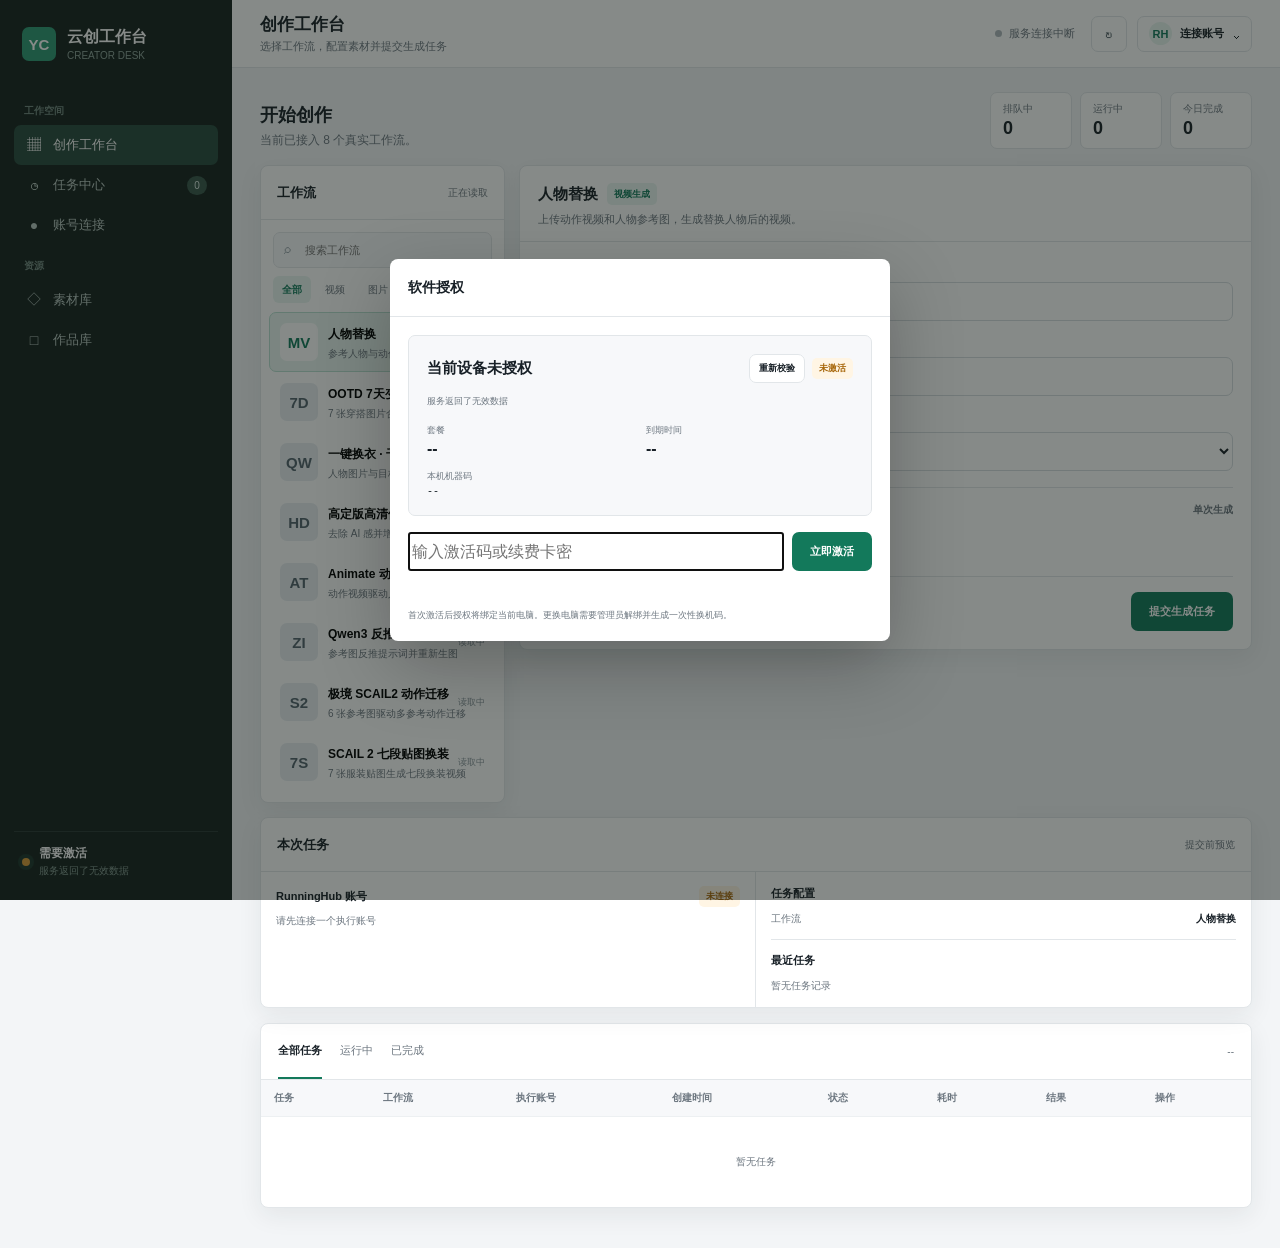
==== commit 955cd8f5: "feat: add multi-workflow workstation and licensing" ====
--- a/static/index.html
+++ b/static/index.html
@@ -9,10 +9,11 @@
 *{box-sizing:border-box}html,body{margin:0;min-height:100%;color:var(--ink);background:var(--bg);font-family:"Segoe UI","PingFang SC","Microsoft YaHei",sans-serif;letter-spacing:0}button,input,select{font:inherit}button{cursor:pointer}.app{display:grid;grid-template-columns:232px minmax(0,1fr);min-height:100vh}.sidebar{position:sticky;top:0;height:100vh;background:var(--sidebar);color:#fff;padding:20px 14px;display:flex;flex-direction:column}.brand{height:48px;display:flex;align-items:center;gap:11px;padding:0 8px;margin-bottom:22px}.brand-mark{width:34px;height:34px;border-radius:7px;background:#2e9a75;display:grid;place-items:center;font-size:15px;font-weight:800}.brand-name{font-size:16px;font-weight:750}.brand-version{font-size:10px;color:#8da39a;margin-top:2px}.nav-title{padding:0 10px;margin:14px 0 7px;color:#70877e;font-size:10px;font-weight:700}.nav-item{width:100%;height:40px;border:0;border-radius:7px;background:transparent;color:#b8c7c1;display:flex;align-items:center;gap:10px;padding:0 11px;text-align:left;font-size:13px}.nav-item:hover{background:#21332c;color:#fff}.nav-item.active{background:#284a3e;color:#fff}.nav-icon{width:18px;text-align:center;font-size:14px}.nav-count{margin-left:auto;min-width:20px;height:19px;border-radius:10px;background:#38574b;color:#dbe8e2;display:grid;place-items:center;font-size:10px;padding:0 6px}.sidebar-foot{margin-top:auto;padding:13px 8px 2px;border-top:1px solid #2a3934}.license{display:flex;align-items:center;gap:9px}.license-dot{width:8px;height:8px;border-radius:50%;background:#4bd09e;box-shadow:0 0 0 4px rgba(75,208,158,.1)}.license-title{font-size:12px;font-weight:700}.license-sub{font-size:10px;color:#81978e;margin-top:2px}
 .main{min-width:0}.topbar{height:68px;background:rgba(255,255,255,.94);border-bottom:1px solid var(--line);display:flex;align-items:center;justify-content:space-between;padding:0 28px;position:sticky;top:0;z-index:20}.page-title{font-size:17px;font-weight:750}.page-sub{font-size:11px;color:var(--muted);margin-top:3px}.top-actions{display:flex;align-items:center;gap:10px}.connection{display:flex;align-items:center;gap:7px;color:var(--muted);font-size:11px;margin-right:6px}.connection-dot{width:7px;height:7px;border-radius:50%;background:#aeb7bc}.connection-dot.online{background:#20a879}.icon-btn{width:36px;height:36px;border:1px solid var(--line);border-radius:7px;background:#fff;color:#4c5961;display:grid;place-items:center;font-size:15px}.icon-btn:hover{background:var(--soft)}.account-btn{height:36px;border:1px solid var(--line);border-radius:7px;background:#fff;padding:0 11px;display:flex;align-items:center;gap:8px;color:var(--ink)}.avatar{width:23px;height:23px;border-radius:50%;background:var(--green-soft);color:var(--green);display:grid;place-items:center;font-size:11px;font-weight:800}.account-label{font-size:11px;font-weight:650;max-width:110px;overflow:hidden;text-overflow:ellipsis;white-space:nowrap}
 .content{padding:24px 28px 40px;max-width:1540px;margin:0 auto}.overview{display:flex;align-items:flex-end;justify-content:space-between;gap:20px;margin-bottom:16px}.section-title{margin:0;font-size:18px}.section-copy{margin:5px 0 0;color:var(--muted);font-size:12px}.quick-stats{display:flex;gap:8px}.quick-stat{min-width:82px;padding:9px 12px;border:1px solid var(--line);border-radius:7px;background:#fff}.quick-label{font-size:10px;color:var(--muted)}.quick-value{font-size:18px;font-weight:750;margin-top:2px}.workspace{display:grid;grid-template-columns:280px minmax(500px,1fr) 300px;gap:14px;align-items:start}.panel{background:var(--panel);border:1px solid var(--line);border-radius:8px;box-shadow:var(--shadow)}.panel-head{height:54px;padding:0 16px;border-bottom:1px solid var(--line);display:flex;align-items:center;justify-content:space-between}.panel-title{font-size:13px;font-weight:750}.panel-meta{color:var(--muted);font-size:10px}.workflow-search{margin:12px 12px 8px;position:relative}.workflow-search input{width:100%;height:36px;padding:0 11px 0 31px;border:1px solid var(--line);border-radius:7px;outline:none;background:var(--soft);font-size:11px}.search-glyph{position:absolute;left:11px;top:9px;color:#829099;font-size:13px}.category-tabs{display:flex;gap:5px;padding:0 12px 9px;overflow:auto}.category-tab{height:27px;border:0;border-radius:6px;padding:0 9px;background:transparent;color:var(--muted);font-size:10px;white-space:nowrap}.category-tab.active{background:var(--green-soft);color:var(--green);font-weight:700}.workflow-list{padding:0 8px 10px;max-height:546px;overflow:auto}.workflow-item{width:100%;border:1px solid transparent;border-radius:7px;background:transparent;padding:10px;display:grid;grid-template-columns:38px minmax(0,1fr) auto;gap:10px;align-items:center;text-align:left}.workflow-item:hover{background:var(--soft)}.workflow-item.active{border-color:#b9dfd1;background:var(--green-soft)}.workflow-icon{width:38px;height:38px;border-radius:7px;background:#e8edf1;color:#53636c;display:grid;place-items:center;font-size:15px;font-weight:800}.workflow-item.active .workflow-icon{background:#fff;color:var(--green)}.workflow-name{font-size:12px;font-weight:700;white-space:nowrap;overflow:hidden;text-overflow:ellipsis}.workflow-desc{font-size:10px;color:var(--muted);margin-top:4px;white-space:nowrap;overflow:hidden;text-overflow:ellipsis}.workflow-state{font-size:9px;color:#87939a}.workflow-state.ready{color:var(--green);font-weight:700}
-.creator-head{padding:17px 18px 14px;border-bottom:1px solid var(--line)}.creator-name-row{display:flex;align-items:center;gap:9px}.creator-name{font-size:15px;font-weight:750}.tag{display:inline-flex;height:22px;align-items:center;padding:0 7px;border-radius:5px;background:var(--green-soft);color:var(--green);font-size:9px;font-weight:700}.creator-desc{font-size:11px;color:var(--muted);margin-top:7px}.creator-body{padding:18px}.field-grid{display:grid;grid-template-columns:1fr 1fr;gap:14px}.field.full{grid-column:1/-1}.field label{display:block;font-size:11px;font-weight:700;margin-bottom:7px}.field select,.field input{width:100%;height:39px;border:1px solid #d7dde1;border-radius:7px;background:#fff;padding:0 10px;outline:none;font-size:11px;color:var(--ink)}.field select:focus,.field input:focus{border-color:var(--green);box-shadow:0 0 0 3px rgba(19,121,91,.09)}.asset-box{height:104px;border:1px dashed #cbd4d9;border-radius:7px;background:var(--soft);display:flex;flex-direction:column;align-items:center;justify-content:center;text-align:center;padding:10px}.asset-icon{font-size:20px;color:#75858e}.asset-title{font-size:11px;font-weight:700;margin-top:7px}.asset-copy{font-size:9px;color:var(--muted);margin-top:3px}.advanced{margin-top:16px;border-top:1px solid var(--line);padding-top:14px}.advanced-summary{display:flex;align-items:center;justify-content:space-between;font-size:11px;font-weight:700}.mode-row{display:flex;gap:7px;margin-top:10px}.seg{height:31px;border:1px solid var(--line);border-radius:6px;background:#fff;color:var(--muted);padding:0 12px;font-size:10px}.seg.active{border-color:#a8d8c7;background:var(--green-soft);color:var(--green);font-weight:700}.creator-footer{margin-top:18px;padding-top:15px;border-top:1px solid var(--line);display:flex;align-items:center;justify-content:space-between;gap:16px}.capacity{font-size:10px;color:var(--muted)}.capacity strong{display:block;color:var(--ink);font-size:11px;margin-bottom:3px}.primary{height:39px;border:0;border-radius:7px;background:var(--green);color:#fff;padding:0 18px;font-size:11px;font-weight:750}.primary:hover{background:var(--green2)}.primary:disabled{opacity:.45;cursor:not-allowed}.secondary{height:34px;border:1px solid var(--line);border-radius:7px;background:#fff;color:var(--ink);padding:0 12px;font-size:11px;font-weight:650}.secondary:hover{background:var(--soft)}.danger{color:var(--red)}
+.creator-head{padding:17px 18px 14px;border-bottom:1px solid var(--line)}.creator-name-row{display:flex;align-items:center;gap:9px}.creator-name{font-size:15px;font-weight:750}.tag{display:inline-flex;height:22px;align-items:center;padding:0 7px;border-radius:5px;background:var(--green-soft);color:var(--green);font-size:9px;font-weight:700}.creator-desc{font-size:11px;color:var(--muted);margin-top:7px}.creator-body{padding:18px}.workflow-form.hidden{display:none}.field-grid{display:grid;grid-template-columns:1fr 1fr;gap:14px}.field.full{grid-column:1/-1}.field label{display:block;font-size:11px;font-weight:700;margin-bottom:7px}.field select,.field input{width:100%;height:39px;border:1px solid #d7dde1;border-radius:7px;background:#fff;padding:0 10px;outline:none;font-size:11px;color:var(--ink)}.field select:focus,.field input:focus{border-color:var(--green);box-shadow:0 0 0 3px rgba(19,121,91,.09)}.asset-box{height:104px;border:1px dashed #cbd4d9;border-radius:7px;background:var(--soft);display:flex;flex-direction:column;align-items:center;justify-content:center;text-align:center;padding:10px}.asset-icon{font-size:20px;color:#75858e}.asset-title{font-size:11px;font-weight:700;margin-top:7px}.asset-copy{font-size:9px;color:var(--muted);margin-top:3px}.advanced{margin-top:16px;border-top:1px solid var(--line);padding-top:14px}.advanced-summary{display:flex;align-items:center;justify-content:space-between;font-size:11px;font-weight:700}.mode-row{display:flex;gap:7px;margin-top:10px}.seg{height:31px;border:1px solid var(--line);border-radius:6px;background:#fff;color:var(--muted);padding:0 12px;font-size:10px}.seg.active{border-color:#a8d8c7;background:var(--green-soft);color:var(--green);font-weight:700}.creator-footer{margin-top:18px;padding-top:15px;border-top:1px solid var(--line);display:flex;align-items:center;justify-content:space-between;gap:16px}.capacity{font-size:10px;color:var(--muted)}.capacity strong{display:block;color:var(--ink);font-size:11px;margin-bottom:3px}.primary{height:39px;border:0;border-radius:7px;background:var(--green);color:#fff;padding:0 18px;font-size:11px;font-weight:750}.primary:hover{background:var(--green2)}.primary:disabled{opacity:.45;cursor:not-allowed}.secondary{height:34px;border:1px solid var(--line);border-radius:7px;background:#fff;color:var(--ink);padding:0 12px;font-size:11px;font-weight:650}.secondary:hover{background:var(--soft)}.danger{color:var(--red)}
 .status-panel{overflow:hidden}.account-status{padding:14px 15px;border-bottom:1px solid var(--line)}.status-row{display:flex;align-items:center;justify-content:space-between;gap:10px}.status-name{font-size:11px;font-weight:700}.status-value{font-size:10px;color:var(--muted)}.status-pill{height:21px;padding:0 7px;border-radius:5px;display:inline-flex;align-items:center;font-size:9px;font-weight:700}.status-pill.good{background:var(--green-soft);color:var(--green)}.status-pill.warn{background:var(--amber-soft);color:var(--amber)}.run-summary{padding:14px 15px}.summary-title{font-size:11px;font-weight:750;margin-bottom:11px}.summary-line{display:flex;justify-content:space-between;gap:12px;margin-top:9px;font-size:10px;color:var(--muted)}.summary-line strong{color:var(--ink);font-weight:650;text-align:right;max-width:160px;overflow:hidden;text-overflow:ellipsis;white-space:nowrap}.divider{height:1px;background:var(--line);margin:13px 0}.recent-mini{display:grid;gap:8px}.mini-task{display:grid;grid-template-columns:7px minmax(0,1fr) auto;gap:8px;align-items:center}.mini-dot{width:7px;height:7px;border-radius:50%;background:#a9b2b7}.mini-dot.running{background:#e1a335}.mini-dot.done{background:#24a47a}.mini-dot.failed{background:#d16363}.mini-name{font-size:10px;overflow:hidden;text-overflow:ellipsis;white-space:nowrap}.mini-state{font-size:9px;color:var(--muted)}
 .tasks{margin-top:15px;overflow:hidden}.tasks-head{height:56px;padding:0 17px;display:flex;align-items:center;justify-content:space-between;border-bottom:1px solid var(--line)}.task-tabs{display:flex;gap:18px;height:100%;align-items:center}.task-tab{height:100%;border:0;border-bottom:2px solid transparent;background:transparent;color:var(--muted);font-size:11px;padding:0}.task-tab.active{border-bottom-color:var(--green);color:var(--ink);font-weight:700}.table-wrap{overflow:auto}table{width:100%;border-collapse:collapse;font-size:10px}th{height:36px;padding:0 13px;text-align:left;background:var(--soft);color:var(--muted);font-weight:650;white-space:nowrap}td{padding:11px 13px;border-top:1px solid #edf0f2;vertical-align:middle}tbody tr:hover{background:#fbfcfc}.task-main{font-size:11px;font-weight:650}.task-sub{font-size:9px;color:var(--muted);margin-top:3px}.badge{height:22px;padding:0 7px;border-radius:5px;display:inline-flex;align-items:center;font-size:9px;font-weight:700}.badge.queued{background:var(--blue-soft);color:var(--blue)}.badge.running{background:var(--amber-soft);color:var(--amber)}.badge.done{background:var(--green-soft);color:var(--green)}.badge.failed{background:var(--red-soft);color:var(--red)}.link{color:var(--green);text-decoration:none;font-weight:700}.empty{padding:38px!important;text-align:center;color:var(--muted)}
 .overlay{position:fixed;inset:0;background:rgba(14,22,19,.5);z-index:80;display:none;align-items:center;justify-content:center;padding:20px}.overlay.show{display:flex}.modal{width:min(760px,100%);max-height:94vh;overflow:auto;background:#fff;border-radius:8px;box-shadow:0 25px 70px rgba(0,0,0,.25)}.modal-head{height:58px;padding:0 18px;border-bottom:1px solid var(--line);display:flex;align-items:center;justify-content:space-between}.modal-title{font-size:14px;font-weight:750}.close{width:30px;height:30px;border:0;border-radius:6px;background:transparent;color:var(--muted);font-size:19px}.close:hover{background:var(--soft)}.modal-body{padding:18px}.account-list{display:grid;gap:8px;margin-top:16px}.account-card{border:1px solid var(--line);border-radius:7px;padding:11px;display:grid;grid-template-columns:1fr auto;gap:10px;align-items:center}.account-phone{font-size:11px;font-weight:700}.account-meta{font-size:9px;color:var(--muted);margin-top:4px}.account-actions{display:flex;gap:6px}.small{height:29px;padding:0 9px;font-size:9px}.modal-note{margin-top:12px;color:var(--muted);font-size:9px;line-height:1.55}.toast{position:fixed;right:22px;bottom:22px;z-index:120;max-width:360px;padding:11px 14px;border-radius:7px;background:#24322d;color:#fff;font-size:11px;opacity:0;transform:translateY(8px);pointer-events:none;transition:.18s}.toast.show{opacity:1;transform:none}.toast.error{background:var(--red)}.remote-login{display:none;margin:12px auto;border:1px solid var(--line);border-radius:7px;background:#090b0a;overflow:hidden;position:relative;min-height:240px;width:100%}.remote-login.show{display:block}.remote-login img{display:block;width:100%;height:auto;max-height:620px;object-fit:contain;user-select:none;-webkit-user-drag:none;touch-action:none;cursor:grab}.remote-login img:active{cursor:grabbing}.remote-wait{position:absolute;inset:0;display:grid;place-items:center;color:#9caca4;font-size:10px;background:#111613}.remote-wait.hidden{display:none}
+.license{cursor:pointer}.license-modal{width:min(500px,100%)}.license-hero{padding:18px;border:1px solid var(--line);border-radius:7px;background:var(--soft)}.license-status-row{display:flex;align-items:center;justify-content:space-between;gap:12px}.license-status-row strong{font-size:15px}.license-details{display:grid;grid-template-columns:1fr 1fr;gap:12px;margin-top:15px}.license-detail span{display:block;color:var(--muted);font-size:9px;margin-bottom:3px}.license-detail code{display:block;max-width:100%;overflow:hidden;text-overflow:ellipsis;white-space:nowrap;font-size:10px}.license-entry{display:grid;grid-template-columns:1fr auto;gap:8px;margin-top:16px}.license-entry input{text-transform:uppercase}.license-error{min-height:17px;margin-top:9px;color:var(--red);font-size:10px}
 @media(max-width:1360px){.workspace{grid-template-columns:245px minmax(460px,1fr)}.status-panel{grid-column:1/-1;display:grid;grid-template-columns:1fr 1fr}.status-panel .panel-head{grid-column:1/-1}.status-panel .account-status{border-bottom:0;border-right:1px solid var(--line)}}
 @media(max-width:820px){.app{grid-template-columns:64px minmax(0,1fr)}.sidebar{padding:18px 8px}.brand{padding:0;justify-content:center}.brand-name,.brand-version,.nav-title,.nav-label,.nav-count,.sidebar-foot{display:none}.nav-item{justify-content:center;padding:0}.nav-icon{font-size:16px}.topbar{padding:0 16px}.content{padding:18px 16px 32px}.workspace{grid-template-columns:1fr}.workflow-panel{max-height:315px}.workflow-list{max-height:190px}.status-panel{grid-column:auto;display:block}.status-panel .account-status{border-right:0;border-bottom:1px solid var(--line)}}
 @media(max-width:560px){.app{display:block}.sidebar{position:fixed;left:0;right:0;bottom:0;top:auto;width:auto;height:58px;z-index:50;display:flex;flex-direction:row;padding:7px 10px}.brand,.nav-title,.sidebar-foot{display:none}.sidebar nav{display:flex;width:100%;justify-content:space-around}.nav-item{width:44px;height:44px}.main{padding-bottom:58px}.topbar{height:60px}.page-sub,.connection,.account-label{display:none}.content{padding:15px 12px 25px}.overview{align-items:flex-start}.quick-stats{display:none}.field-grid{grid-template-columns:1fr}.field.full{grid-column:auto}.creator-footer{align-items:stretch;flex-direction:column}.primary{width:100%}.status-panel{display:block}.tasks{margin-bottom:10px}}
@@ -31,7 +32,7 @@
       <button class="nav-item" onclick="toast('素材库将在文件上传接口接入后开放')"><span class="nav-icon">◇</span><span class="nav-label">素材库</span></button>
       <button class="nav-item" onclick="toast('作品库将在多工作流输出归档完成后开放')"><span class="nav-icon">□</span><span class="nav-label">作品库</span></button>
     </nav>
-    <div class="sidebar-foot"><div class="license"><span class="license-dot" style="background:#d89b38"></span><div><div class="license-title">授权模块</div><div class="license-sub">等待服务端接入</div></div></div></div>
+    <div class="sidebar-foot"><div class="license" onclick="openLicenseModal()"><span class="license-dot" id="license-dot" style="background:#d89b38"></span><div><div class="license-title" id="license-title">检查授权</div><div class="license-sub" id="license-sub">正在连接本机服务</div></div></div></div>
   </aside>
   <div class="main">
     <header class="topbar">
@@ -44,7 +45,7 @@
     </header>
     <main class="content">
       <section class="overview">
-        <div><h1 class="section-title">开始创作</h1><p class="section-copy">当前提供 1 个可用工作流，其他工作流将在适配完成后开放。</p></div>
+        <div><h1 class="section-title">开始创作</h1><p class="section-copy" id="workflow-count-copy">当前已接入 8 个真实工作流。</p></div>
         <div class="quick-stats">
           <div class="quick-stat"><div class="quick-label">排队中</div><div class="quick-value" id="stat-queued">0</div></div>
           <div class="quick-stat"><div class="quick-label">运行中</div><div class="quick-value" id="stat-running">0</div></div>
@@ -53,24 +54,71 @@
       </section>
       <section class="workspace">
         <article class="panel workflow-panel">
-          <div class="panel-head"><span class="panel-title">工作流</span><span class="panel-meta">1 个可用</span></div>
+          <div class="panel-head"><span class="panel-title">工作流</span><span class="panel-meta" id="workflow-count-meta">正在读取</span></div>
           <div class="workflow-search"><span class="search-glyph">⌕</span><input id="workflow-search" placeholder="搜索工作流" oninput="filterWorkflows()"></div>
           <div class="category-tabs"><button class="category-tab active" onclick="setWorkflowCategory(this,'all')">全部</button><button class="category-tab" onclick="setWorkflowCategory(this,'video')">视频</button><button class="category-tab" onclick="setWorkflowCategory(this,'image')">图片</button><button class="category-tab" onclick="setWorkflowCategory(this,'product')">商品</button></div>
           <div class="workflow-list" id="workflow-list">
-            <button class="workflow-item active" data-name="人物替换 动作视频" data-cat="video"><span class="workflow-icon">MV</span><span><span class="workflow-name">人物替换</span><span class="workflow-desc">参考人物与动作视频生成</span></span><span class="workflow-state ready">可用</span></button>
-            <button class="workflow-item" data-name="数字人口播 视频" data-cat="video" onclick="workflowPending('数字人口播')"><span class="workflow-icon">AI</span><span><span class="workflow-name">数字人口播</span><span class="workflow-desc">图片与音频驱动生成</span></span><span class="workflow-state">接入中</span></button>
-            <button class="workflow-item" data-name="换装展示 商品 视频" data-cat="video product" onclick="workflowPending('智能换装')"><span class="workflow-icon">FX</span><span><span class="workflow-name">智能换装</span><span class="workflow-desc">人物与服装融合展示</span></span><span class="workflow-state">接入中</span></button>
-            <button class="workflow-item" data-name="商品图精修 图片" data-cat="image product" onclick="workflowPending('商品图精修')"><span class="workflow-icon">PX</span><span><span class="workflow-name">商品图精修</span><span class="workflow-desc">商品主体智能优化</span></span><span class="workflow-state">接入中</span></button>
-            <button class="workflow-item" data-name="背景替换 图片" data-cat="image" onclick="workflowPending('场景背景替换')"><span class="workflow-icon">BG</span><span><span class="workflow-name">场景背景替换</span><span class="workflow-desc">保留主体并生成新场景</span></span><span class="workflow-state">接入中</span></button>
-            <button class="workflow-item" data-name="老照片修复 图片" data-cat="image" onclick="workflowPending('画质修复')"><span class="workflow-icon">HD</span><span><span class="workflow-name">画质修复</span><span class="workflow-desc">清晰度与细节增强</span></span><span class="workflow-state">接入中</span></button>
+            <button class="workflow-item active" data-key="person_replace" data-name="人物替换 动作视频" data-cat="video" onclick="selectWorkflow('person_replace')"><span class="workflow-icon">MV</span><span><span class="workflow-name">人物替换</span><span class="workflow-desc">参考人物与动作视频生成</span></span><span class="workflow-state ready" id="workflow-status-person_replace">可用</span></button>
+            <button class="workflow-item" data-key="ootd_7day" data-name="OOTD 7天变装 穿搭 视频" data-cat="video" onclick="selectWorkflow('ootd_7day')"><span class="workflow-icon">7D</span><span><span class="workflow-name">OOTD 7天变装</span><span class="workflow-desc">7 张穿搭图片合成长视频</span></span><span class="workflow-state" id="workflow-status-ootd_7day">读取中</span></button>
+            <button class="workflow-item" data-key="qwen_tryon" data-name="一键换衣 千问版 人物 衣服 图片" data-cat="image product" onclick="selectWorkflow('qwen_tryon')"><span class="workflow-icon">QW</span><span><span class="workflow-name">一键换衣 · 千问版</span><span class="workflow-desc">人物图片与目标衣服智能融合</span></span><span class="workflow-state" id="workflow-status-qwen_tryon">读取中</span></button>
+            <button class="workflow-item" data-key="hd_restore" data-name="高定版 高清修复 去AI感 细节 图片" data-cat="image" onclick="selectWorkflow('hd_restore')"><span class="workflow-icon">HD</span><span><span class="workflow-name">高定版高清修复</span><span class="workflow-desc">去除 AI 感并增强图片细节</span></span><span class="workflow-state" id="workflow-status-hd_restore">读取中</span></button>
+            <button class="workflow-item" data-key="animate_transfer" data-name="Animate 动作迁移 ProMax 自动尺寸 视频" data-cat="video" onclick="selectWorkflow('animate_transfer')"><span class="workflow-icon">AT</span><span><span class="workflow-name">Animate 动作迁移 ProMax</span><span class="workflow-desc">动作视频驱动人物，自动匹配尺寸</span></span><span class="workflow-state" id="workflow-status-animate_transfer">读取中</span></button>
+            <button class="workflow-item" data-key="qwen_prompt_image" data-name="Qwen3 反推提示词 Z-Image 生图 图片" data-cat="image" onclick="selectWorkflow('qwen_prompt_image')"><span class="workflow-icon">ZI</span><span><span class="workflow-name">Qwen3 反推 + Z-Image</span><span class="workflow-desc">参考图反推提示词并重新生图</span></span><span class="workflow-state" id="workflow-status-qwen_prompt_image">读取中</span></button>
+            <button class="workflow-item" data-key="scail_multi_reference" data-name="极境 SCAIL2 动作迁移 多参考 视频" data-cat="video" onclick="selectWorkflow('scail_multi_reference')"><span class="workflow-icon">S2</span><span><span class="workflow-name">极境 SCAIL2 动作迁移</span><span class="workflow-desc">6 张参考图驱动多参考动作迁移</span></span><span class="workflow-state" id="workflow-status-scail_multi_reference">读取中</span></button>
+            <button class="workflow-item" data-key="scail_seven_outfit" data-name="SCAIL 2 七段贴图换装 视频" data-cat="video" onclick="selectWorkflow('scail_seven_outfit')"><span class="workflow-icon">7S</span><span><span class="workflow-name">SCAIL 2 七段贴图换装</span><span class="workflow-desc">7 张服装贴图生成七段换装视频</span></span><span class="workflow-state" id="workflow-status-scail_seven_outfit">读取中</span></button>
           </div>
         </article>
         <article class="panel creator-panel">
-          <div class="creator-head"><div class="creator-name-row"><span class="creator-name">人物替换</span><span class="tag">视频生成</span></div><div class="creator-desc">上传动作视频和人物参考图，生成替换人物后的视频。</div></div>
+          <div class="creator-head"><div class="creator-name-row"><span class="creator-name" id="creator-name">人物替换</span><span class="tag">视频生成</span></div><div class="creator-desc" id="creator-desc">上传动作视频和人物参考图，生成替换人物后的视频。</div></div>
           <div class="creator-body">
-            <div class="field-grid">
+            <div class="workflow-form" id="form-person_replace"><div class="field-grid">
               <div class="field full"><label for="sel-video">动作视频</label><input id="sel-video" type="file" accept="video/*,.mkv" onchange="updateSummary()"></div>
               <div class="field full"><label for="sel-model">人物参考图</label><input id="sel-model" type="file" accept="image/*" onchange="updateSummary()"></div>
+            </div></div>
+            <div class="workflow-form hidden" id="form-ootd_7day"><div class="field-grid">
+              <div class="field"><label for="sel-day1">第 1 天图片</label><input id="sel-day1" type="file" accept="image/*" onchange="updateSummary()"></div>
+              <div class="field"><label for="sel-day2">第 2 天图片</label><input id="sel-day2" type="file" accept="image/*" onchange="updateSummary()"></div>
+              <div class="field"><label for="sel-day3">第 3 天图片</label><input id="sel-day3" type="file" accept="image/*" onchange="updateSummary()"></div>
+              <div class="field"><label for="sel-day4">第 4 天图片</label><input id="sel-day4" type="file" accept="image/*" onchange="updateSummary()"></div>
+              <div class="field"><label for="sel-day5">第 5 天图片</label><input id="sel-day5" type="file" accept="image/*" onchange="updateSummary()"></div>
+              <div class="field"><label for="sel-day6">第 6 天图片</label><input id="sel-day6" type="file" accept="image/*" onchange="updateSummary()"></div>
+              <div class="field"><label for="sel-day7">第 7 天图片</label><input id="sel-day7" type="file" accept="image/*" onchange="updateSummary()"></div>
+              <div class="field"><label for="sel-audio">背景音乐</label><input id="sel-audio" type="file" accept="audio/*,.mp3,.wav,.m4a,.aac,.flac" onchange="updateSummary()"></div>
+            </div></div>
+            <div class="workflow-form hidden" id="form-qwen_tryon"><div class="field-grid">
+              <div class="field full"><label for="sel-person">人物图片</label><input id="sel-person" type="file" accept="image/*" onchange="updateSummary()"></div>
+              <div class="field full"><label for="sel-garment">衣服图片</label><input id="sel-garment" type="file" accept="image/*" onchange="updateSummary()"></div>
+            </div></div>
+            <div class="workflow-form hidden" id="form-hd_restore"><div class="field-grid">
+              <div class="field full"><label for="sel-image">待修复图片</label><input id="sel-image" type="file" accept="image/*" onchange="updateSummary()"></div>
+            </div></div>
+            <div class="workflow-form hidden" id="form-animate_transfer"><div class="field-grid">
+              <div class="field full"><label for="sel-motion_video">动作视频</label><input id="sel-motion_video" type="file" accept="video/*,.mkv" onchange="updateSummary()"></div>
+              <div class="field full"><label for="sel-reference_image">人物参考图</label><input id="sel-reference_image" type="file" accept="image/*" onchange="updateSummary()"></div>
+            </div></div>
+            <div class="workflow-form hidden" id="form-qwen_prompt_image"><div class="field-grid">
+              <div class="field full"><label for="sel-reference">参考图片</label><input id="sel-reference" type="file" accept="image/*" onchange="updateSummary()"></div>
+            </div></div>
+            <div class="workflow-form hidden" id="form-scail_multi_reference"><div class="field-grid">
+              <div class="field full"><label for="sel-scail_motion_video">动作视频</label><input id="sel-scail_motion_video" data-input="motion_video" type="file" accept="video/*,.mkv" onchange="updateSummary()"></div>
+              <div class="field"><label for="sel-reference1">参考图 1</label><input id="sel-reference1" data-input="reference1" type="file" accept="image/*" onchange="updateSummary()"></div>
+              <div class="field"><label for="sel-reference2">参考图 2</label><input id="sel-reference2" data-input="reference2" type="file" accept="image/*" onchange="updateSummary()"></div>
+              <div class="field"><label for="sel-reference3">参考图 3</label><input id="sel-reference3" data-input="reference3" type="file" accept="image/*" onchange="updateSummary()"></div>
+              <div class="field"><label for="sel-reference4">参考图 4</label><input id="sel-reference4" data-input="reference4" type="file" accept="image/*" onchange="updateSummary()"></div>
+              <div class="field"><label for="sel-reference5">参考图 5</label><input id="sel-reference5" data-input="reference5" type="file" accept="image/*" onchange="updateSummary()"></div>
+              <div class="field"><label for="sel-reference6">参考图 6</label><input id="sel-reference6" data-input="reference6" type="file" accept="image/*" onchange="updateSummary()"></div>
+            </div></div>
+            <div class="workflow-form hidden" id="form-scail_seven_outfit"><div class="field-grid">
+              <div class="field full"><label for="sel-seven-motion-video">动作视频</label><input id="sel-seven-motion-video" data-input="motion_video" type="file" accept="video/*,.mkv" onchange="updateSummary()"></div>
+              <div class="field"><label for="sel-outfit1">第 1 段贴图</label><input id="sel-outfit1" data-input="outfit1" type="file" accept="image/*" onchange="updateSummary()"></div>
+              <div class="field"><label for="sel-outfit2">第 2 段贴图</label><input id="sel-outfit2" data-input="outfit2" type="file" accept="image/*" onchange="updateSummary()"></div>
+              <div class="field"><label for="sel-outfit3">第 3 段贴图</label><input id="sel-outfit3" data-input="outfit3" type="file" accept="image/*" onchange="updateSummary()"></div>
+              <div class="field"><label for="sel-outfit4">第 4 段贴图</label><input id="sel-outfit4" data-input="outfit4" type="file" accept="image/*" onchange="updateSummary()"></div>
+              <div class="field"><label for="sel-outfit5">第 5 段贴图</label><input id="sel-outfit5" data-input="outfit5" type="file" accept="image/*" onchange="updateSummary()"></div>
+              <div class="field"><label for="sel-outfit6">第 6 段贴图</label><input id="sel-outfit6" data-input="outfit6" type="file" accept="image/*" onchange="updateSummary()"></div>
+              <div class="field"><label for="sel-outfit7">第 7 段贴图</label><input id="sel-outfit7" data-input="outfit7" type="file" accept="image/*" onchange="updateSummary()"></div>
+            </div></div>
+            <div class="field-grid" style="margin-top:14px">
               <div class="field full"><label for="sel-account">执行账号</label><select id="sel-account"><option value="auto">自动选择可用账号</option></select></div>
             </div>
             <div class="advanced"><div class="advanced-summary"><span>生成方式</span><span class="panel-meta">单次生成</span></div><div class="mode-row"><button class="seg active">单次</button><button class="seg" onclick="toast('批量能力将在工作流配置完成后开放')">批量</button></div></div>
@@ -80,7 +128,7 @@
         <aside class="panel status-panel">
           <div class="panel-head"><span class="panel-title">本次任务</span><span class="panel-meta">提交前预览</span></div>
           <div class="account-status"><div class="status-row"><span class="status-name">RunningHub 账号</span><span class="status-pill warn" id="account-status-pill">未连接</span></div><div class="status-value" id="account-status-text" style="margin-top:7px">请先连接一个执行账号</div></div>
-          <div class="run-summary"><div class="summary-title">任务配置</div><div class="summary-line"><span>工作流</span><strong>人物替换</strong></div><div class="summary-line"><span>动作视频</span><strong id="summary-video">未选择</strong></div><div class="summary-line"><span>人物参考</span><strong id="summary-model">未选择</strong></div><div class="divider"></div><div class="summary-title">最近任务</div><div class="recent-mini" id="recent-mini"><div class="panel-meta">暂无任务记录</div></div></div>
+          <div class="run-summary"><div class="summary-title">任务配置</div><div class="summary-line"><span>工作流</span><strong id="summary-workflow">人物替换</strong></div><div id="summary-inputs"></div><div class="divider"></div><div class="summary-title">最近任务</div><div class="recent-mini" id="recent-mini"><div class="panel-meta">暂无任务记录</div></div></div>
         </aside>
       </section>
       <section class="panel tasks" id="task-center">
@@ -107,32 +155,59 @@
     <div class="modal-note">当前为管理员开发模式，不限制工作流、账号、使用期限和任务次数。登录状态仅保存在本机，工作流配置由软件内置。</div>
   </div>
 </div></div>
+<div class="overlay" id="license-overlay" onclick="closeLicenseModal(event)"><div class="modal license-modal" onclick="event.stopPropagation()">
+  <div class="modal-head"><span class="modal-title">软件授权</span><button class="close" id="license-close" onclick="closeLicenseModal()">×</button></div>
+  <div class="modal-body">
+    <div class="license-hero">
+      <div class="license-status-row"><strong id="license-modal-title">等待授权</strong><div style="display:flex;align-items:center;gap:7px"><button class="secondary small" id="license-check" onclick="checkLicenseNow()">重新校验</button><span class="status-pill warn" id="license-status-pill">未激活</span></div></div>
+      <div class="modal-note" id="license-message">请输入卡密绑定当前电脑。</div>
+      <div class="license-details">
+        <div class="license-detail"><span>套餐</span><strong id="license-plan">--</strong></div>
+        <div class="license-detail"><span>到期时间</span><strong id="license-expiry">--</strong></div>
+        <div class="license-detail" style="grid-column:1/-1"><span>本机机器码</span><code id="license-machine">--</code></div>
+      </div>
+    </div>
+    <div class="license-entry"><input id="license-code" autocomplete="off" placeholder="输入激活码或续费卡密"><button class="primary" id="license-action" onclick="activateOrRenewLicense()">立即激活</button></div>
+    <div class="license-error" id="license-error"></div>
+    <div class="modal-note">首次激活后授权将绑定当前电脑。更换电脑需要管理员解绑并生成一次性换机码。</div>
+  </div>
+</div></div>
 <div class="toast" id="toast"></div>
 
 <script>
-const state={files:{},accounts:[],tasks:[]};let refreshing=false,taskFilter='all',workflowCategory='all',activeLoginAccount=null,activeLoginSession=null,activeLoginStage=null,loginSessionEpoch=0,loginViewTimer=null,loginViewController=null,loginViewObjectUrl=null,loginImageLoading=false,pointerActive=false,lastPointerMove=0,pointerRequestBusy=false,pointerRequestController=null,pendingPointer=null;
-async function api(path,options={}){const controller=new AbortController();const timer=setTimeout(()=>controller.abort(),options.timeoutMs||15000);try{const response=await fetch(path,{...options,signal:controller.signal});let data;try{data=await response.json()}catch{throw new Error('服务返回了无效数据')}if(!response.ok||data.error)throw new Error(data.error||`请求失败 (${response.status})`);return data}catch(error){if(error.name==='AbortError')throw new Error('请求超时，请稍后重试');throw error}finally{clearTimeout(timer)}}
-async function init(){await refreshAll(true);setInterval(refreshLive,2500);document.addEventListener('keydown',e=>{if(e.key==='Escape')closeAccountModal()})}
-async function refreshAll(loadFiles=false){try{const calls=[api('/api/accounts'),api('/api/tasks')];if(loadFiles||!Object.keys(state.files).length)calls.unshift(api('/api/files'));const result=await Promise.all(calls);if(calls.length===3){[state.files,state.accounts,state.tasks]=result;fillMaterials()}else{[state.accounts,state.tasks]=result}renderAll();setConnection(true)}catch(error){setConnection(false);toast(error.message,true)}}
+const state={files:{},accounts:[],tasks:[],workflows:[],activeWorkflow:'person_replace',license:null};let refreshing=false,taskFilter='all',workflowCategory='all',activeLoginAccount=null,activeLoginSession=null,activeLoginStage=null,loginSessionEpoch=0,loginViewTimer=null,loginViewController=null,loginViewObjectUrl=null,loginImageLoading=false,pointerActive=false,lastPointerMove=0,pointerRequestBusy=false,pointerRequestController=null,pendingPointer=null;
+async function api(path,options={}){const controller=new AbortController();const timer=setTimeout(()=>controller.abort(),options.timeoutMs||15000);try{const response=await fetch(path,{...options,signal:controller.signal});let data;try{data=await response.json()}catch{throw new Error('服务返回了无效数据')}if(data.license_required){setTimeout(()=>refreshLicense(true),0)}if(!response.ok||data.error)throw new Error(data.error||`请求失败 (${response.status})`);return data}catch(error){if(error.name==='AbortError')throw new Error('请求超时，请稍后重试');throw error}finally{clearTimeout(timer)}}
+async function init(){await refreshLicense(true);await refreshAll(true);setInterval(refreshLive,2500);setInterval(()=>refreshLicense(false),30000);document.addEventListener('keydown',e=>{if(e.key==='Escape'){closeAccountModal();closeLicenseModal()}})}
+async function refreshAll(loadFiles=false){try{const shouldLoadFiles=loadFiles||!Object.keys(state.files).length,calls=[api('/api/workflows'),api('/api/accounts'),api('/api/tasks')];if(shouldLoadFiles)calls.push(api('/api/files'));const result=await Promise.all(calls);[state.workflows,state.accounts,state.tasks]=result;if(shouldLoadFiles){state.files=result[3];fillMaterials()}renderAll();setConnection(true)}catch(error){setConnection(false);toast(error.message,true)}}
 async function refreshLive(){if(refreshing)return;refreshing=true;try{const [accounts,tasks]=await Promise.all([api('/api/accounts'),api('/api/tasks')]);state.accounts=accounts;state.tasks=tasks;renderAll();setConnection(true)}catch{setConnection(false)}finally{refreshing=false}}
-function renderAll(){renderAccounts();renderAccountSelect();renderTasks();renderStats();renderRecent();updateSummary();document.getElementById('last-refresh').textContent='更新于 '+new Date().toLocaleTimeString('zh-CN',{hour12:false})}
+async function refreshLicense(openWhenInactive=false){try{state.license=await api('/api/license/status');renderLicense();renderAccountSelect();if(openWhenInactive&&!state.license.active)openLicenseModal()}catch(error){state.license={active:false,message:error.message,mode:'error'};renderLicense();if(openWhenInactive)openLicenseModal()}}
+function renderLicense(){const license=state.license||{active:false,message:'正在检查授权'};const active=!!license.active,hasLicense=!!license.license_id,planNames={monthly:'月卡',quarterly:'季卡',yearly:'年卡',permanent:'永久授权',custom:'自定义'},modeNames={online:'在线',cached:'凭证有效',offline:'离线'};document.getElementById('license-dot').style.background=active?'#4bd09e':'#d89b38';setText('license-title',active?'授权有效':'需要激活');setText('license-sub',active?(planNames[license.plan_type]||'已授权')+' · '+(modeNames[license.mode]||'有效'):license.message||'授权不可用');setText('license-modal-title',active?'当前设备已授权':'当前设备未授权');const pill=document.getElementById('license-status-pill');pill.textContent=active?(license.mode==='offline'?'离线可用':license.mode==='cached'?'凭证有效':'有效'):'未激活';pill.className='status-pill '+(active?'good':'warn');setText('license-message',license.message||'请输入卡密绑定当前电脑。');setText('license-plan',planNames[license.plan_type]||'--');setText('license-expiry',license.expires_at?new Date(license.expires_at).toLocaleString('zh-CN',{hour12:false}):(active?'永久':'--'));setText('license-machine',license.machine_hash||'--');setText('license-action',hasLicense?'使用卡密续费':'立即激活');document.getElementById('license-close').style.visibility=active?'visible':'hidden'}
+function openLicenseModal(){document.getElementById('license-overlay').classList.add('show');document.getElementById('license-code').focus()}
+function closeLicenseModal(event){if(event&&event.target!==document.getElementById('license-overlay'))return;if(state.license?.active)document.getElementById('license-overlay').classList.remove('show')}
+async function activateOrRenewLicense(){const code=document.getElementById('license-code').value.trim(),button=document.getElementById('license-action'),error=document.getElementById('license-error'),hasLicense=!!state.license?.license_id;if(!code){error.textContent='请输入卡密';return}button.disabled=true;error.textContent='';button.textContent=hasLicense?'正在续费':'正在激活';try{state.license=await api(hasLicense?'/api/license/renew':'/api/license/activate',{method:'POST',headers:{'Content-Type':'application/json'},body:JSON.stringify({code})});document.getElementById('license-code').value='';renderLicense();renderAccountSelect();document.getElementById('license-overlay').classList.remove('show');toast(state.license.active?'授权已生效':'授权状态异常',!state.license.active)}catch(exception){error.textContent=exception.message}finally{button.disabled=false;renderLicense()}}
+async function checkLicenseNow(){const button=document.getElementById('license-check');button.disabled=true;button.textContent='校验中';try{state.license=await api('/api/license/check',{method:'POST',headers:{'Content-Type':'application/json'},body:'{}'});renderLicense();renderAccountSelect();toast(state.license.active?'授权校验通过':state.license.message,!state.license.active)}catch(exception){document.getElementById('license-error').textContent=exception.message}finally{button.disabled=false;button.textContent='重新校验'}}
+function renderAll(){renderWorkflowState();renderAccounts();renderAccountSelect();renderTasks();renderStats();renderRecent();renderLicense();updateSummary();document.getElementById('last-refresh').textContent='更新于 '+new Date().toLocaleTimeString('zh-CN',{hour12:false})}
 function setConnection(ok){document.getElementById('connection-dot').className='connection-dot'+(ok?' online':'');document.getElementById('connection-text').textContent=ok?'服务已连接':'服务连接中断'}
 function fillMaterials(){updateSummary()}
 function fillSelect(id,items,placeholder){const el=document.getElementById(id);el.innerHTML=`<option value="">${escapeHtml(placeholder)}</option>`+items.map(x=>`<option value="${escapeAttr(x.path)}">${escapeHtml(x.name)}</option>`).join('')}
+function activeWorkflow(){return state.workflows.find(x=>x.key===state.activeWorkflow)||{key:state.activeWorkflow,name:state.activeWorkflow==='ootd_7day'?'OOTD 7天变装':'人物替换',description:'正在读取工作流配置',configured:false,inputs:[]}}
+function renderWorkflowState(){const configured=state.workflows.filter(x=>x.configured).length;setText('workflow-count-meta',`${configured} 个可用`);setText('workflow-count-copy',`当前已接入 ${state.workflows.length||8} 个真实工作流，${configured} 个已配置可运行。`);state.workflows.forEach(workflow=>{const status=document.getElementById(`workflow-status-${workflow.key}`);if(status){status.textContent=workflow.configured?'可用':'缺少 ID';status.classList.toggle('ready',workflow.configured)}});const workflow=activeWorkflow();setText('creator-name',workflow.name);setText('creator-desc',workflow.description);document.querySelectorAll('.workflow-item').forEach(item=>item.classList.toggle('active',item.dataset.key===workflow.key));document.querySelectorAll('.workflow-form').forEach(form=>form.classList.toggle('hidden',form.id!==`form-${workflow.key}`))}
+function selectWorkflow(key){if(!state.workflows.some(workflow=>workflow.key===key))return;state.activeWorkflow=key;renderWorkflowState();renderAccountSelect();updateSummary()}
 function renderStats(){const queued=state.tasks.filter(x=>x.status==='queued').length;const running=state.tasks.filter(x=>x.status==='running').length;const today=new Date().toDateString();const done=state.tasks.filter(x=>x.status==='done'&&new Date((x.completed_at||0)*1000).toDateString()===today).length;setText('stat-queued',queued);setText('stat-running',running);setText('stat-done',done);setText('nav-task-count',queued+running)}
 function renderAccounts(){const list=document.getElementById('account-list');const ready=state.accounts.filter(x=>x.ready);document.getElementById('top-account-label').textContent=ready[0]?.phone||state.accounts[0]?.phone||'连接账号';const pill=document.getElementById('account-status-pill');const txt=document.getElementById('account-status-text');if(ready.length){pill.className='status-pill good';pill.textContent='已连接';txt.textContent=`${ready.length} 个账号可执行任务`}else{pill.className='status-pill warn';pill.textContent='未连接';txt.textContent=state.accounts.length?'账号登录已失效':'请先连接一个执行账号'}if(activeLoginAccount){const active=state.accounts.find(a=>a.id===activeLoginAccount);if(active)renderSmsStage(active)}if(!state.accounts.length){list.innerHTML='<div class="panel-meta">暂无已保存账号</div>';return}list.innerHTML=state.accounts.map(a=>`<div class="account-card"><div><div class="account-phone">${escapeHtml(a.phone)}</div><div class="account-meta">${accountState(a).text}</div></div><div class="account-actions"><button class="secondary small" ${a.busy?'disabled':''} onclick="loginAccount('${escapeJs(a.id)}')">${a.login_in_progress?'继续登录':'登录'}</button><button class="secondary small danger" ${a.busy?'disabled':''} onclick="deleteAccount('${escapeJs(a.id)}')">删除</button></div></div>`).join('')}
 function accountState(a){if(a.login_in_progress)return{text:a.login_detail||'等待短信验证'};if(a.busy)return{text:'正在执行任务'};if(a.ready)return{text:'连接正常'};if(a.login_stage==='failed')return{text:a.login_error||'登录失败'};if(a.session_status==='expired')return{text:'登录已过期'};return{text:'等待登录'}}
 function renderSmsStage(a){if(!activeLoginSession)return;const accountSession=a.login_session_id||a.session_id||null;if(accountSession&&accountSession!==activeLoginSession)return;const box=document.getElementById('sms-login-step'),pill=document.getElementById('sms-stage-pill'),detail=document.getElementById('sms-stage-detail');box.style.display='block';const stage=a.login_stage||'starting';activeLoginStage=stage;pill.textContent=stage==='completed'?'已登录':stage==='verifying'?'验证中':stage==='code_required'?'等待验证码':stage==='failed'?'失败':'等待滑块';pill.className='status-pill '+(stage==='completed'?'good':'warn');detail.textContent=a.login_detail||'请在下方官方验证区域完成滑块。';if(stage==='slider'){if(document.getElementById('account-overlay').classList.contains('show'))startLoginView()}else if(stage==='code_required'||stage==='verifying'||stage==='completed'||stage==='failed'){stopLoginView(true);if(stage==='code_required')document.getElementById('sms-code').focus()}}
-function renderAccountSelect(){const el=document.getElementById('sel-account');const value=el.value;const ready=state.accounts.filter(a=>a.ready);el.innerHTML='<option value="auto">自动选择可用账号</option>'+ready.map(a=>`<option value="${escapeAttr(a.id)}">${escapeHtml(a.phone)}${a.busy?'（忙碌）':''}</option>`).join('');if([...el.options].some(x=>x.value===value))el.value=value;const capacity=document.getElementById('capacity-text');const submit=document.getElementById('submit-task');if(!ready.length){capacity.innerHTML='<strong>尚无可用账号</strong>连接账号后即可提交';submit.disabled=true}else{const free=ready.filter(a=>!a.busy).length;capacity.innerHTML=`<strong>${free} 个账号空闲</strong>${ready.length} 个账号已连接`;submit.disabled=false}}
-function renderTasks(){const body=document.getElementById('task-body');const tasks=taskFilter==='all'?state.tasks:state.tasks.filter(t=>t.status===taskFilter);if(!tasks.length){body.innerHTML='<tr><td colspan="8" class="empty">当前分类暂无任务</td></tr>';return}body.innerHTML=tasks.slice(0,40).map(t=>{const st=statusInfo(t.status);const created=formatTime(t.created_at);const duration=taskDuration(t);const result=t.files?.length?t.files.map((f,i)=>`<a class="link" href="/${escapeAttr(f)}" target="_blank">结果${i+1}</a>`).join(' '):(t.error?`<span title="${escapeAttr(t.error)}">失败详情</span>`:'--');return `<tr><td><div class="task-main">${escapeHtml(t.model||t.video||'生成任务')}</div><div class="task-sub">${escapeHtml(t.task_id.slice(-12))}</div></td><td>${escapeHtml(t.workflow_name||'人物替换')}</td><td>${escapeHtml(t.phone||'等待分配')}</td><td>${created}</td><td><span class="badge ${st.cls}">${st.text}</span><div class="task-sub">${escapeHtml(t.stage_detail||'')}</div></td><td>${duration}</td><td>${result}</td><td>${t.status==='failed'?`<button class="secondary small" onclick="restartTask('${escapeJs(t.task_id)}')">重试</button>`:'--'}</td></tr>`}).join('')}
-function renderRecent(){const el=document.getElementById('recent-mini');if(!state.tasks.length){el.innerHTML='<div class="panel-meta">暂无任务记录</div>';return}el.innerHTML=state.tasks.slice(0,4).map(t=>{const st=statusInfo(t.status);return `<div class="mini-task"><span class="mini-dot ${st.cls}"></span><span class="mini-name">${escapeHtml(t.model||t.video||'生成任务')}</span><span class="mini-state">${st.text}</span></div>`}).join('')}
-function updateSummary(){setText('summary-video',document.getElementById('sel-video').files[0]?.name||'未选择');setText('summary-model',document.getElementById('sel-model').files[0]?.name||'未选择')}
+function renderAccountSelect(){const el=document.getElementById('sel-account');const value=el.value;const ready=state.accounts.filter(a=>a.ready),workflow=activeWorkflow();el.innerHTML='<option value="auto">自动选择可用账号</option>'+ready.map(a=>`<option value="${escapeAttr(a.id)}">${escapeHtml(a.phone)}${a.busy?'（忙碌）':''}</option>`).join('');if([...el.options].some(x=>x.value===value))el.value=value;const capacity=document.getElementById('capacity-text'),submit=document.getElementById('submit-task');if(!workflow.configured){capacity.innerHTML=`<strong>${escapeHtml(workflow.name)} 缺少 Workflow ID</strong>配置后即可运行`;submit.disabled=true}else if(!state.license?.active){capacity.innerHTML='<strong>软件尚未激活</strong>激活后可以上传和创建任务';submit.disabled=true}else if(!ready.length){capacity.innerHTML='<strong>尚无可用账号</strong>连接账号后即可提交';submit.disabled=true}else{const free=ready.filter(a=>!a.busy).length;capacity.innerHTML=`<strong>${free} 个账号空闲</strong>${ready.length} 个账号已连接`;submit.disabled=false}}
+function renderTasks(){const body=document.getElementById('task-body');const tasks=taskFilter==='all'?state.tasks:state.tasks.filter(t=>t.status===taskFilter);if(!tasks.length){body.innerHTML='<tr><td colspan="8" class="empty">当前分类暂无任务</td></tr>';return}body.innerHTML=tasks.slice(0,40).map(t=>{const st=statusInfo(t.status);const created=formatTime(t.created_at);const duration=taskDuration(t);const result=t.files?.length?t.files.map((f,i)=>`<a class="link" href="/${escapeAttr(f)}" target="_blank">结果${i+1}</a>`).join(' '):(t.error?`<span title="${escapeAttr(t.error)}">失败详情</span>`:'--');return `<tr><td><div class="task-main">${escapeHtml(t.task_name||t.model||t.video||'生成任务')}</div><div class="task-sub">${escapeHtml(t.task_id.slice(-12))}</div></td><td>${escapeHtml(t.workflow_name||'人物替换')}</td><td>${escapeHtml(t.phone||'等待分配')}</td><td>${created}</td><td><span class="badge ${st.cls}">${st.text}</span><div class="task-sub">${escapeHtml(t.stage_detail||'')}</div></td><td>${duration}</td><td>${result}</td><td>${t.status==='failed'?`<button class="secondary small" onclick="restartTask('${escapeJs(t.task_id)}')">重试</button>`:'--'}</td></tr>`}).join('')}
+function renderRecent(){const el=document.getElementById('recent-mini');if(!state.tasks.length){el.innerHTML='<div class="panel-meta">暂无任务记录</div>';return}el.innerHTML=state.tasks.slice(0,4).map(t=>{const st=statusInfo(t.status);return `<div class="mini-task"><span class="mini-dot ${st.cls}"></span><span class="mini-name">${escapeHtml(t.task_name||t.model||t.video||'生成任务')}</span><span class="mini-state">${st.text}</span></div>`}).join('')}
+function workflowInputElement(workflowKey,inputKey){const form=document.getElementById(`form-${workflowKey}`);return form?.querySelector(`[data-input="${CSS.escape(inputKey)}"]`)||document.getElementById(`sel-${inputKey}`)}
+function updateSummary(){const workflow=activeWorkflow();setText('summary-workflow',workflow.name);document.getElementById('summary-inputs').innerHTML=(workflow.inputs||[]).map(input=>{const file=workflowInputElement(workflow.key,input.key)?.files[0];return `<div class="summary-line"><span>${escapeHtml(input.label)}</span><strong>${escapeHtml(file?.name||'未选择')}</strong></div>`}).join('')}
 function selectedText(id){const e=document.getElementById(id);return e.value?e.options[e.selectedIndex]?.text:''}
 function statusInfo(s){return s==='queued'?{text:'排队中',cls:'queued'}:s==='running'?{text:'运行中',cls:'running'}:s==='done'?{text:'已完成',cls:'done'}:{text:'失败',cls:'failed'}}
 function taskDuration(t){const start=t.started_at||t.created_at;if(!start)return'--';const end=t.completed_at||Date.now()/1000;const sec=Math.max(0,Math.floor(end-start));if(sec<60)return sec+'秒';return Math.floor(sec/60)+'分'+String(sec%60).padStart(2,'0')+'秒'}
 function formatTime(v){if(!v)return'--';return new Date(v*1000).toLocaleString('zh-CN',{month:'2-digit',day:'2-digit',hour:'2-digit',minute:'2-digit',hour12:false})}
 async function uploadLocalFile(file){const body=new FormData();body.append('file',file,file.name);return api('/api/uploads',{method:'POST',body,timeoutMs:300000})}
-async function submitTask(){const videoFile=document.getElementById('sel-video').files[0],modelFile=document.getElementById('sel-model').files[0],account=document.getElementById('sel-account').value;if(!videoFile||!modelFile)return toast('请选择动作视频和人物参考图',true);const btn=document.getElementById('submit-task');btn.disabled=true;btn.textContent='正在上传素材';try{const [video,model]=await Promise.all([uploadLocalFile(videoFile),uploadLocalFile(modelFile)]);btn.textContent='正在提交任务';await api('/api/run',{method:'POST',headers:{'Content-Type':'application/json'},body:JSON.stringify({video:video.path,model:model.path,account})});toast('任务已加入队列');await refreshAll()}catch(e){toast(e.message,true)}finally{btn.textContent='提交生成任务';renderAccountSelect()}}
+async function submitTask(){const workflow=activeWorkflow(),account=document.getElementById('sel-account').value,entries=(workflow.inputs||[]).map(input=>({input,file:workflowInputElement(workflow.key,input.key)?.files[0]})),missing=entries.find(entry=>!entry.file);if(!workflow.configured)return toast(`${workflow.name} 缺少 Workflow ID`,true);if(missing)return toast(`请选择${missing.input.label}`,true);const btn=document.getElementById('submit-task');btn.disabled=true;btn.textContent=`正在上传 0/${entries.length}`;try{const uploaded=await Promise.all(entries.map(async(entry,index)=>{const result=await uploadLocalFile(entry.file);btn.textContent=`正在上传 ${index+1}/${entries.length}`;return[entry.input.key,result.path]}));const payload={workflow:workflow.key,account};uploaded.forEach(([key,path])=>payload[key]=path);btn.textContent='正在提交任务';await api('/api/run',{method:'POST',headers:{'Content-Type':'application/json'},body:JSON.stringify(payload)});toast('任务已加入队列');await refreshAll()}catch(e){toast(e.message,true)}finally{btn.textContent='提交生成任务';renderAccountSelect()}}
 async function saveAccount(){const phone=document.getElementById('account-phone').value.trim();if(!phone)return toast('请输入 RunningHub 手机号',true);try{const saved=await api('/api/accounts',{method:'POST',headers:{'Content-Type':'application/json'},body:JSON.stringify({phone})});toast('正在打开 RunningHub 登录窗口');clearAccountForm();await refreshAll();await loginAccount(saved.account)}catch(e){toast(e.message,true)}}
 async function loginAccount(account){stopLoginView(true);loginSessionEpoch+=1;const epoch=loginSessionEpoch;activeLoginAccount=account;activeLoginSession=null;activeLoginStage='starting';openAccountModal();resetLoginUi();try{const started=await api('/api/accounts/login',{method:'POST',headers:{'Content-Type':'application/json'},body:JSON.stringify({account})});if(epoch!==loginSessionEpoch||activeLoginAccount!==account)return;if(!started.session_id)throw new Error('登录服务未返回会话标识，请重试');activeLoginSession=started.session_id;activeLoginStage=started.stage||'starting';toast('请在登录弹窗内完成官方滑块验证');await refreshAll();if(epoch===loginSessionEpoch&&activeLoginStage==='slider')startLoginView()}catch(e){if(epoch!==loginSessionEpoch)return;toast(e.message,true);setText('sms-stage-detail',e.message);activeLoginStage='failed';stopLoginView(true)}}
 async function verifySmsCode(){const code=document.getElementById('sms-code').value.trim();if(!activeLoginAccount||!activeLoginSession)return toast('登录会话不存在，请重新登录',true);if(!/^\d{4,8}$/.test(code))return toast('请输入手机收到的验证码',true);const account=activeLoginAccount,sessionId=activeLoginSession,epoch=loginSessionEpoch,btn=document.getElementById('verify-code-btn');btn.disabled=true;btn.textContent='正在验证';activeLoginStage='verifying';stopLoginView(true);setText('sms-stage-detail','正在验证短信验证码');try{await api('/api/accounts/login/verify',{method:'POST',headers:{'Content-Type':'application/json'},body:JSON.stringify({account,session_id:sessionId,code})});if(epoch!==loginSessionEpoch)return;toast('验证码已提交');document.getElementById('sms-code').value='';await refreshAll()}catch(e){if(epoch!==loginSessionEpoch)return;toast(e.message,true);setText('sms-stage-detail',e.message)}finally{if(epoch===loginSessionEpoch){btn.disabled=false;btn.textContent='确认登录'}}}
@@ -144,7 +219,6 @@
 function scrollTasks(){document.getElementById('task-center').scrollIntoView({behavior:'smooth'})}
 function filterWorkflows(){const q=document.getElementById('workflow-search').value.trim().toLowerCase();document.querySelectorAll('.workflow-item').forEach(x=>{const matchesText=(x.dataset.name||'').toLowerCase().includes(q),matchesCat=workflowCategory==='all'||(x.dataset.cat||'').split(' ').includes(workflowCategory);x.style.display=matchesText&&matchesCat?'grid':'none'})}
 function setWorkflowCategory(btn,category){workflowCategory=category;document.querySelectorAll('.category-tab').forEach(x=>x.classList.toggle('active',x===btn));filterWorkflows()}
-function workflowPending(name){toast(`${name}工作流仍在适配中`)}
 function setTaskFilter(btn,filter){taskFilter=filter;document.querySelectorAll('.task-tab').forEach(x=>x.classList.toggle('active',x===btn));renderTasks()}
 function resetLoginUi(){const box=document.getElementById('sms-login-step'),pill=document.getElementById('sms-stage-pill'),wait=document.getElementById('remote-login-wait');box.style.display='block';pill.textContent='等待滑块';pill.className='status-pill warn';setText('sms-stage-detail','正在加载 RunningHub 官方验证区域...');document.getElementById('sms-code').value='';document.getElementById('verify-code-btn').disabled=false;wait.classList.remove('hidden');clearLoginFrame(false);document.getElementById('remote-login').classList.add('show')}
 function clearLoginFrame(hide=true){const box=document.getElementById('remote-login'),img=document.getElementById('remote-login-image'),wait=document.getElementById('remote-login-wait');img.onload=null;img.onerror=null;img.removeAttribute('src');if(loginViewObjectUrl){URL.revokeObjectURL(loginViewObjectUrl);loginViewObjectUrl=null}wait.classList.remove('hidden');if(hide)box.classList.remove('show')}
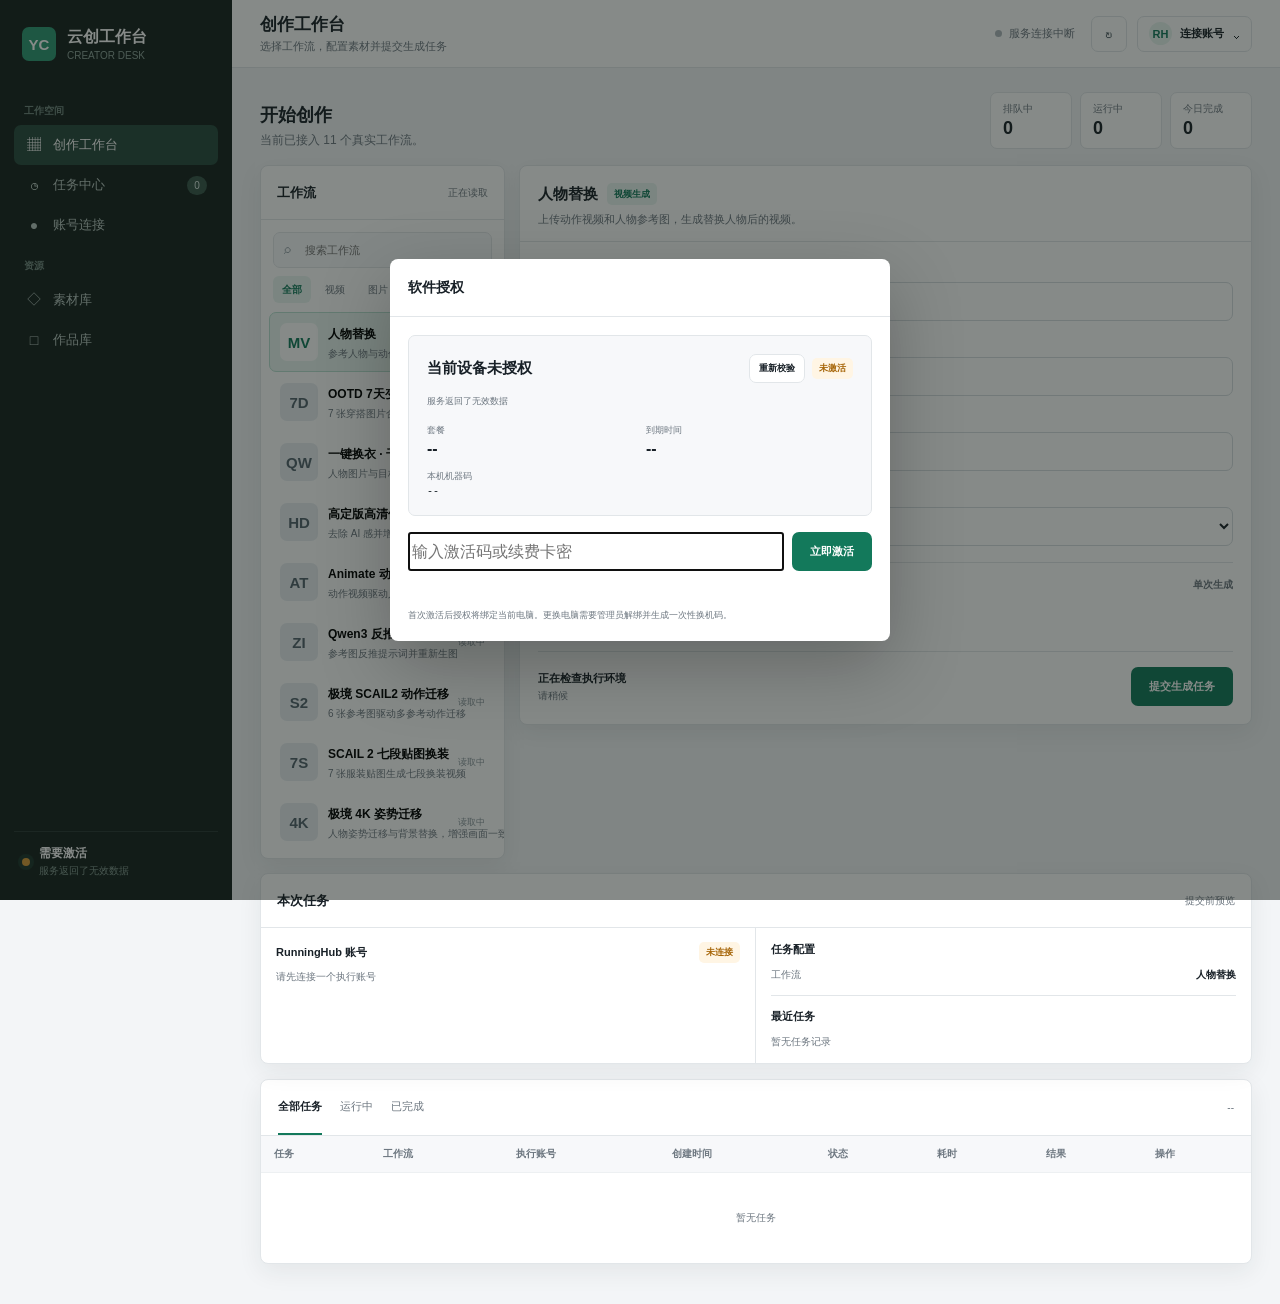
==== commit 226e924d: "feat: expand workflow inputs and batch image outputs" ====
--- a/static/index.html
+++ b/static/index.html
@@ -6,10 +6,10 @@
 <title>云创工作台</title>
 <style>
 :root{--bg:#f3f5f7;--panel:#fff;--soft:#f7f8fa;--ink:#182027;--muted:#6d7780;--line:#e2e6e9;--green:#13795b;--green2:#0e654b;--green-soft:#e8f5f0;--blue:#3468b2;--blue-soft:#edf3fb;--amber:#a66508;--amber-soft:#fff5e4;--red:#b84444;--red-soft:#fff0ef;--sidebar:#17231f;--shadow:0 8px 24px rgba(31,44,39,.07)}
-*{box-sizing:border-box}html,body{margin:0;min-height:100%;color:var(--ink);background:var(--bg);font-family:"Segoe UI","PingFang SC","Microsoft YaHei",sans-serif;letter-spacing:0}button,input,select{font:inherit}button{cursor:pointer}.app{display:grid;grid-template-columns:232px minmax(0,1fr);min-height:100vh}.sidebar{position:sticky;top:0;height:100vh;background:var(--sidebar);color:#fff;padding:20px 14px;display:flex;flex-direction:column}.brand{height:48px;display:flex;align-items:center;gap:11px;padding:0 8px;margin-bottom:22px}.brand-mark{width:34px;height:34px;border-radius:7px;background:#2e9a75;display:grid;place-items:center;font-size:15px;font-weight:800}.brand-name{font-size:16px;font-weight:750}.brand-version{font-size:10px;color:#8da39a;margin-top:2px}.nav-title{padding:0 10px;margin:14px 0 7px;color:#70877e;font-size:10px;font-weight:700}.nav-item{width:100%;height:40px;border:0;border-radius:7px;background:transparent;color:#b8c7c1;display:flex;align-items:center;gap:10px;padding:0 11px;text-align:left;font-size:13px}.nav-item:hover{background:#21332c;color:#fff}.nav-item.active{background:#284a3e;color:#fff}.nav-icon{width:18px;text-align:center;font-size:14px}.nav-count{margin-left:auto;min-width:20px;height:19px;border-radius:10px;background:#38574b;color:#dbe8e2;display:grid;place-items:center;font-size:10px;padding:0 6px}.sidebar-foot{margin-top:auto;padding:13px 8px 2px;border-top:1px solid #2a3934}.license{display:flex;align-items:center;gap:9px}.license-dot{width:8px;height:8px;border-radius:50%;background:#4bd09e;box-shadow:0 0 0 4px rgba(75,208,158,.1)}.license-title{font-size:12px;font-weight:700}.license-sub{font-size:10px;color:#81978e;margin-top:2px}
+*{box-sizing:border-box}html,body{margin:0;min-height:100%;color:var(--ink);background:var(--bg);font-family:"Segoe UI","PingFang SC","Microsoft YaHei",sans-serif;letter-spacing:0}button,input,select,textarea{font:inherit}button{cursor:pointer}.app{display:grid;grid-template-columns:232px minmax(0,1fr);min-height:100vh}.sidebar{position:sticky;top:0;height:100vh;background:var(--sidebar);color:#fff;padding:20px 14px;display:flex;flex-direction:column}.brand{height:48px;display:flex;align-items:center;gap:11px;padding:0 8px;margin-bottom:22px}.brand-mark{width:34px;height:34px;border-radius:7px;background:#2e9a75;display:grid;place-items:center;font-size:15px;font-weight:800}.brand-name{font-size:16px;font-weight:750}.brand-version{font-size:10px;color:#8da39a;margin-top:2px}.nav-title{padding:0 10px;margin:14px 0 7px;color:#70877e;font-size:10px;font-weight:700}.nav-item{width:100%;height:40px;border:0;border-radius:7px;background:transparent;color:#b8c7c1;display:flex;align-items:center;gap:10px;padding:0 11px;text-align:left;font-size:13px}.nav-item:hover{background:#21332c;color:#fff}.nav-item.active{background:#284a3e;color:#fff}.nav-icon{width:18px;text-align:center;font-size:14px}.nav-count{margin-left:auto;min-width:20px;height:19px;border-radius:10px;background:#38574b;color:#dbe8e2;display:grid;place-items:center;font-size:10px;padding:0 6px}.sidebar-foot{margin-top:auto;padding:13px 8px 2px;border-top:1px solid #2a3934}.license{display:flex;align-items:center;gap:9px}.license-dot{width:8px;height:8px;border-radius:50%;background:#4bd09e;box-shadow:0 0 0 4px rgba(75,208,158,.1)}.license-title{font-size:12px;font-weight:700}.license-sub{font-size:10px;color:#81978e;margin-top:2px}
 .main{min-width:0}.topbar{height:68px;background:rgba(255,255,255,.94);border-bottom:1px solid var(--line);display:flex;align-items:center;justify-content:space-between;padding:0 28px;position:sticky;top:0;z-index:20}.page-title{font-size:17px;font-weight:750}.page-sub{font-size:11px;color:var(--muted);margin-top:3px}.top-actions{display:flex;align-items:center;gap:10px}.connection{display:flex;align-items:center;gap:7px;color:var(--muted);font-size:11px;margin-right:6px}.connection-dot{width:7px;height:7px;border-radius:50%;background:#aeb7bc}.connection-dot.online{background:#20a879}.icon-btn{width:36px;height:36px;border:1px solid var(--line);border-radius:7px;background:#fff;color:#4c5961;display:grid;place-items:center;font-size:15px}.icon-btn:hover{background:var(--soft)}.account-btn{height:36px;border:1px solid var(--line);border-radius:7px;background:#fff;padding:0 11px;display:flex;align-items:center;gap:8px;color:var(--ink)}.avatar{width:23px;height:23px;border-radius:50%;background:var(--green-soft);color:var(--green);display:grid;place-items:center;font-size:11px;font-weight:800}.account-label{font-size:11px;font-weight:650;max-width:110px;overflow:hidden;text-overflow:ellipsis;white-space:nowrap}
 .content{padding:24px 28px 40px;max-width:1540px;margin:0 auto}.overview{display:flex;align-items:flex-end;justify-content:space-between;gap:20px;margin-bottom:16px}.section-title{margin:0;font-size:18px}.section-copy{margin:5px 0 0;color:var(--muted);font-size:12px}.quick-stats{display:flex;gap:8px}.quick-stat{min-width:82px;padding:9px 12px;border:1px solid var(--line);border-radius:7px;background:#fff}.quick-label{font-size:10px;color:var(--muted)}.quick-value{font-size:18px;font-weight:750;margin-top:2px}.workspace{display:grid;grid-template-columns:280px minmax(500px,1fr) 300px;gap:14px;align-items:start}.panel{background:var(--panel);border:1px solid var(--line);border-radius:8px;box-shadow:var(--shadow)}.panel-head{height:54px;padding:0 16px;border-bottom:1px solid var(--line);display:flex;align-items:center;justify-content:space-between}.panel-title{font-size:13px;font-weight:750}.panel-meta{color:var(--muted);font-size:10px}.workflow-search{margin:12px 12px 8px;position:relative}.workflow-search input{width:100%;height:36px;padding:0 11px 0 31px;border:1px solid var(--line);border-radius:7px;outline:none;background:var(--soft);font-size:11px}.search-glyph{position:absolute;left:11px;top:9px;color:#829099;font-size:13px}.category-tabs{display:flex;gap:5px;padding:0 12px 9px;overflow:auto}.category-tab{height:27px;border:0;border-radius:6px;padding:0 9px;background:transparent;color:var(--muted);font-size:10px;white-space:nowrap}.category-tab.active{background:var(--green-soft);color:var(--green);font-weight:700}.workflow-list{padding:0 8px 10px;max-height:546px;overflow:auto}.workflow-item{width:100%;border:1px solid transparent;border-radius:7px;background:transparent;padding:10px;display:grid;grid-template-columns:38px minmax(0,1fr) auto;gap:10px;align-items:center;text-align:left}.workflow-item:hover{background:var(--soft)}.workflow-item.active{border-color:#b9dfd1;background:var(--green-soft)}.workflow-icon{width:38px;height:38px;border-radius:7px;background:#e8edf1;color:#53636c;display:grid;place-items:center;font-size:15px;font-weight:800}.workflow-item.active .workflow-icon{background:#fff;color:var(--green)}.workflow-name{font-size:12px;font-weight:700;white-space:nowrap;overflow:hidden;text-overflow:ellipsis}.workflow-desc{font-size:10px;color:var(--muted);margin-top:4px;white-space:nowrap;overflow:hidden;text-overflow:ellipsis}.workflow-state{font-size:9px;color:#87939a}.workflow-state.ready{color:var(--green);font-weight:700}
-.creator-head{padding:17px 18px 14px;border-bottom:1px solid var(--line)}.creator-name-row{display:flex;align-items:center;gap:9px}.creator-name{font-size:15px;font-weight:750}.tag{display:inline-flex;height:22px;align-items:center;padding:0 7px;border-radius:5px;background:var(--green-soft);color:var(--green);font-size:9px;font-weight:700}.creator-desc{font-size:11px;color:var(--muted);margin-top:7px}.creator-body{padding:18px}.workflow-form.hidden{display:none}.field-grid{display:grid;grid-template-columns:1fr 1fr;gap:14px}.field.full{grid-column:1/-1}.field label{display:block;font-size:11px;font-weight:700;margin-bottom:7px}.field select,.field input{width:100%;height:39px;border:1px solid #d7dde1;border-radius:7px;background:#fff;padding:0 10px;outline:none;font-size:11px;color:var(--ink)}.field select:focus,.field input:focus{border-color:var(--green);box-shadow:0 0 0 3px rgba(19,121,91,.09)}.asset-box{height:104px;border:1px dashed #cbd4d9;border-radius:7px;background:var(--soft);display:flex;flex-direction:column;align-items:center;justify-content:center;text-align:center;padding:10px}.asset-icon{font-size:20px;color:#75858e}.asset-title{font-size:11px;font-weight:700;margin-top:7px}.asset-copy{font-size:9px;color:var(--muted);margin-top:3px}.advanced{margin-top:16px;border-top:1px solid var(--line);padding-top:14px}.advanced-summary{display:flex;align-items:center;justify-content:space-between;font-size:11px;font-weight:700}.mode-row{display:flex;gap:7px;margin-top:10px}.seg{height:31px;border:1px solid var(--line);border-radius:6px;background:#fff;color:var(--muted);padding:0 12px;font-size:10px}.seg.active{border-color:#a8d8c7;background:var(--green-soft);color:var(--green);font-weight:700}.creator-footer{margin-top:18px;padding-top:15px;border-top:1px solid var(--line);display:flex;align-items:center;justify-content:space-between;gap:16px}.capacity{font-size:10px;color:var(--muted)}.capacity strong{display:block;color:var(--ink);font-size:11px;margin-bottom:3px}.primary{height:39px;border:0;border-radius:7px;background:var(--green);color:#fff;padding:0 18px;font-size:11px;font-weight:750}.primary:hover{background:var(--green2)}.primary:disabled{opacity:.45;cursor:not-allowed}.secondary{height:34px;border:1px solid var(--line);border-radius:7px;background:#fff;color:var(--ink);padding:0 12px;font-size:11px;font-weight:650}.secondary:hover{background:var(--soft)}.danger{color:var(--red)}
+.creator-head{padding:17px 18px 14px;border-bottom:1px solid var(--line)}.creator-name-row{display:flex;align-items:center;gap:9px}.creator-name{font-size:15px;font-weight:750}.tag{display:inline-flex;height:22px;align-items:center;padding:0 7px;border-radius:5px;background:var(--green-soft);color:var(--green);font-size:9px;font-weight:700}.creator-desc{font-size:11px;color:var(--muted);margin-top:7px}.creator-body{padding:18px}.workflow-form.hidden{display:none}.field-grid{display:grid;grid-template-columns:1fr 1fr;gap:14px}.field.full{grid-column:1/-1}.field label{display:block;font-size:11px;font-weight:700;margin-bottom:7px}.field select,.field input,.field textarea{width:100%;border:1px solid #d7dde1;border-radius:7px;background:#fff;padding:0 10px;outline:none;font-size:11px;color:var(--ink)}.field select,.field input{height:39px}.field textarea{min-height:132px;padding:10px;line-height:1.6;resize:vertical}.field select:focus,.field input:focus,.field textarea:focus{border-color:var(--green);box-shadow:0 0 0 3px rgba(19,121,91,.09)}.asset-box{height:104px;border:1px dashed #cbd4d9;border-radius:7px;background:var(--soft);display:flex;flex-direction:column;align-items:center;justify-content:center;text-align:center;padding:10px}.asset-icon{font-size:20px;color:#75858e}.asset-title{font-size:11px;font-weight:700;margin-top:7px}.asset-copy{font-size:9px;color:var(--muted);margin-top:3px}.advanced{margin-top:16px;border-top:1px solid var(--line);padding-top:14px}.advanced-summary{display:flex;align-items:center;justify-content:space-between;font-size:11px;font-weight:700}.mode-row{display:flex;gap:7px;margin-top:10px}.seg{height:31px;border:1px solid var(--line);border-radius:6px;background:#fff;color:var(--muted);padding:0 12px;font-size:10px}.seg.active{border-color:#a8d8c7;background:var(--green-soft);color:var(--green);font-weight:700}.creator-footer{margin-top:18px;padding-top:15px;border-top:1px solid var(--line);display:flex;align-items:center;justify-content:space-between;gap:16px}.capacity{font-size:10px;color:var(--muted)}.capacity strong{display:block;color:var(--ink);font-size:11px;margin-bottom:3px}.primary{height:39px;border:0;border-radius:7px;background:var(--green);color:#fff;padding:0 18px;font-size:11px;font-weight:750}.primary:hover{background:var(--green2)}.primary:disabled{opacity:.45;cursor:not-allowed}.secondary{height:34px;border:1px solid var(--line);border-radius:7px;background:#fff;color:var(--ink);padding:0 12px;font-size:11px;font-weight:650}.secondary:hover{background:var(--soft)}.danger{color:var(--red)}
 .status-panel{overflow:hidden}.account-status{padding:14px 15px;border-bottom:1px solid var(--line)}.status-row{display:flex;align-items:center;justify-content:space-between;gap:10px}.status-name{font-size:11px;font-weight:700}.status-value{font-size:10px;color:var(--muted)}.status-pill{height:21px;padding:0 7px;border-radius:5px;display:inline-flex;align-items:center;font-size:9px;font-weight:700}.status-pill.good{background:var(--green-soft);color:var(--green)}.status-pill.warn{background:var(--amber-soft);color:var(--amber)}.run-summary{padding:14px 15px}.summary-title{font-size:11px;font-weight:750;margin-bottom:11px}.summary-line{display:flex;justify-content:space-between;gap:12px;margin-top:9px;font-size:10px;color:var(--muted)}.summary-line strong{color:var(--ink);font-weight:650;text-align:right;max-width:160px;overflow:hidden;text-overflow:ellipsis;white-space:nowrap}.divider{height:1px;background:var(--line);margin:13px 0}.recent-mini{display:grid;gap:8px}.mini-task{display:grid;grid-template-columns:7px minmax(0,1fr) auto;gap:8px;align-items:center}.mini-dot{width:7px;height:7px;border-radius:50%;background:#a9b2b7}.mini-dot.running{background:#e1a335}.mini-dot.done{background:#24a47a}.mini-dot.failed{background:#d16363}.mini-name{font-size:10px;overflow:hidden;text-overflow:ellipsis;white-space:nowrap}.mini-state{font-size:9px;color:var(--muted)}
 .tasks{margin-top:15px;overflow:hidden}.tasks-head{height:56px;padding:0 17px;display:flex;align-items:center;justify-content:space-between;border-bottom:1px solid var(--line)}.task-tabs{display:flex;gap:18px;height:100%;align-items:center}.task-tab{height:100%;border:0;border-bottom:2px solid transparent;background:transparent;color:var(--muted);font-size:11px;padding:0}.task-tab.active{border-bottom-color:var(--green);color:var(--ink);font-weight:700}.table-wrap{overflow:auto}table{width:100%;border-collapse:collapse;font-size:10px}th{height:36px;padding:0 13px;text-align:left;background:var(--soft);color:var(--muted);font-weight:650;white-space:nowrap}td{padding:11px 13px;border-top:1px solid #edf0f2;vertical-align:middle}tbody tr:hover{background:#fbfcfc}.task-main{font-size:11px;font-weight:650}.task-sub{font-size:9px;color:var(--muted);margin-top:3px}.badge{height:22px;padding:0 7px;border-radius:5px;display:inline-flex;align-items:center;font-size:9px;font-weight:700}.badge.queued{background:var(--blue-soft);color:var(--blue)}.badge.running{background:var(--amber-soft);color:var(--amber)}.badge.done{background:var(--green-soft);color:var(--green)}.badge.failed{background:var(--red-soft);color:var(--red)}.link{color:var(--green);text-decoration:none;font-weight:700}.empty{padding:38px!important;text-align:center;color:var(--muted)}
 .overlay{position:fixed;inset:0;background:rgba(14,22,19,.5);z-index:80;display:none;align-items:center;justify-content:center;padding:20px}.overlay.show{display:flex}.modal{width:min(760px,100%);max-height:94vh;overflow:auto;background:#fff;border-radius:8px;box-shadow:0 25px 70px rgba(0,0,0,.25)}.modal-head{height:58px;padding:0 18px;border-bottom:1px solid var(--line);display:flex;align-items:center;justify-content:space-between}.modal-title{font-size:14px;font-weight:750}.close{width:30px;height:30px;border:0;border-radius:6px;background:transparent;color:var(--muted);font-size:19px}.close:hover{background:var(--soft)}.modal-body{padding:18px}.account-list{display:grid;gap:8px;margin-top:16px}.account-card{border:1px solid var(--line);border-radius:7px;padding:11px;display:grid;grid-template-columns:1fr auto;gap:10px;align-items:center}.account-phone{font-size:11px;font-weight:700}.account-meta{font-size:9px;color:var(--muted);margin-top:4px}.account-actions{display:flex;gap:6px}.small{height:29px;padding:0 9px;font-size:9px}.modal-note{margin-top:12px;color:var(--muted);font-size:9px;line-height:1.55}.toast{position:fixed;right:22px;bottom:22px;z-index:120;max-width:360px;padding:11px 14px;border-radius:7px;background:#24322d;color:#fff;font-size:11px;opacity:0;transform:translateY(8px);pointer-events:none;transition:.18s}.toast.show{opacity:1;transform:none}.toast.error{background:var(--red)}.remote-login{display:none;margin:12px auto;border:1px solid var(--line);border-radius:7px;background:#090b0a;overflow:hidden;position:relative;min-height:240px;width:100%}.remote-login.show{display:block}.remote-login img{display:block;width:100%;height:auto;max-height:620px;object-fit:contain;user-select:none;-webkit-user-drag:none;touch-action:none;cursor:grab}.remote-login img:active{cursor:grabbing}.remote-wait{position:absolute;inset:0;display:grid;place-items:center;color:#9caca4;font-size:10px;background:#111613}.remote-wait.hidden{display:none}
@@ -45,7 +45,7 @@
     </header>
     <main class="content">
       <section class="overview">
-        <div><h1 class="section-title">开始创作</h1><p class="section-copy" id="workflow-count-copy">当前已接入 8 个真实工作流。</p></div>
+        <div><h1 class="section-title">开始创作</h1><p class="section-copy" id="workflow-count-copy">当前已接入 11 个真实工作流。</p></div>
         <div class="quick-stats">
           <div class="quick-stat"><div class="quick-label">排队中</div><div class="quick-value" id="stat-queued">0</div></div>
           <div class="quick-stat"><div class="quick-label">运行中</div><div class="quick-value" id="stat-running">0</div></div>
@@ -66,14 +66,18 @@
             <button class="workflow-item" data-key="qwen_prompt_image" data-name="Qwen3 反推提示词 Z-Image 生图 图片" data-cat="image" onclick="selectWorkflow('qwen_prompt_image')"><span class="workflow-icon">ZI</span><span><span class="workflow-name">Qwen3 反推 + Z-Image</span><span class="workflow-desc">参考图反推提示词并重新生图</span></span><span class="workflow-state" id="workflow-status-qwen_prompt_image">读取中</span></button>
             <button class="workflow-item" data-key="scail_multi_reference" data-name="极境 SCAIL2 动作迁移 多参考 视频" data-cat="video" onclick="selectWorkflow('scail_multi_reference')"><span class="workflow-icon">S2</span><span><span class="workflow-name">极境 SCAIL2 动作迁移</span><span class="workflow-desc">6 张参考图驱动多参考动作迁移</span></span><span class="workflow-state" id="workflow-status-scail_multi_reference">读取中</span></button>
             <button class="workflow-item" data-key="scail_seven_outfit" data-name="SCAIL 2 七段贴图换装 视频" data-cat="video" onclick="selectWorkflow('scail_seven_outfit')"><span class="workflow-icon">7S</span><span><span class="workflow-name">SCAIL 2 七段贴图换装</span><span class="workflow-desc">7 张服装贴图生成七段换装视频</span></span><span class="workflow-state" id="workflow-status-scail_seven_outfit">读取中</span></button>
+            <button class="workflow-item" data-key="scail_4k_pose_background" data-name="极境 4K 姿势迁移 背景替换 图片" data-cat="image" onclick="selectWorkflow('scail_4k_pose_background')"><span class="workflow-icon">4K</span><span><span class="workflow-name">极境 4K 姿势迁移</span><span class="workflow-desc">人物姿势迁移与背景替换，增强画面一致性</span></span><span class="workflow-state" id="workflow-status-scail_4k_pose_background">读取中</span></button>
+            <button class="workflow-item" data-key="krea2_realistic_4k" data-name="Krea2 超写实 4K 文生图 图片" data-cat="image" onclick="selectWorkflow('krea2_realistic_4k')"><span class="workflow-icon">KR</span><span><span class="workflow-name">Krea2 超写实 4K 文生图</span><span class="workflow-desc">输入提示词生成超写实 4K 图片</span></span><span class="workflow-state" id="workflow-status-krea2_realistic_4k">读取中</span></button>
+            <button class="workflow-item" data-key="qwen_multi_view" data-name="Qwen 角色三视图 多视图 多视角 图片" data-cat="image" onclick="selectWorkflow('qwen_multi_view')"><span class="workflow-icon">MV</span><span><span class="workflow-name">Qwen 角色三视图</span><span class="workflow-desc">单张角色图生成多角度视图</span></span><span class="workflow-state" id="workflow-status-qwen_multi_view">读取中</span></button>
           </div>
         </article>
         <article class="panel creator-panel">
           <div class="creator-head"><div class="creator-name-row"><span class="creator-name" id="creator-name">人物替换</span><span class="tag">视频生成</span></div><div class="creator-desc" id="creator-desc">上传动作视频和人物参考图，生成替换人物后的视频。</div></div>
           <div class="creator-body">
             <div class="workflow-form" id="form-person_replace"><div class="field-grid">
-              <div class="field full"><label for="sel-video">动作视频</label><input id="sel-video" type="file" accept="video/*,.mkv" onchange="updateSummary()"></div>
-              <div class="field full"><label for="sel-model">人物参考图</label><input id="sel-model" type="file" accept="image/*" onchange="updateSummary()"></div>
+              <div class="field full"><label for="sel-background">替换背景图</label><input id="sel-background" data-input="background" type="file" accept="image/*" onchange="updateSummary()"></div>
+              <div class="field full"><label for="sel-video">动作视频</label><input id="sel-video" data-input="video" type="file" accept="video/*,.mkv" onchange="updateSummary()"></div>
+              <div class="field full"><label for="sel-model">人物参考图</label><input id="sel-model" data-input="model" type="file" accept="image/*" onchange="updateSummary()"></div>
             </div></div>
             <div class="workflow-form hidden" id="form-ootd_7day"><div class="field-grid">
               <div class="field"><label for="sel-day1">第 1 天图片</label><input id="sel-day1" type="file" accept="image/*" onchange="updateSummary()"></div>
@@ -117,6 +121,16 @@
               <div class="field"><label for="sel-outfit5">第 5 段贴图</label><input id="sel-outfit5" data-input="outfit5" type="file" accept="image/*" onchange="updateSummary()"></div>
               <div class="field"><label for="sel-outfit6">第 6 段贴图</label><input id="sel-outfit6" data-input="outfit6" type="file" accept="image/*" onchange="updateSummary()"></div>
               <div class="field"><label for="sel-outfit7">第 7 段贴图</label><input id="sel-outfit7" data-input="outfit7" type="file" accept="image/*" onchange="updateSummary()"></div>
+            </div></div>
+            <div class="workflow-form hidden" id="form-scail_4k_pose_background"><div class="field-grid">
+              <div class="field full"><label for="sel-four-k-background">背景图</label><input id="sel-four-k-background" data-input="background" type="file" accept="image/*" onchange="updateSummary()"></div>
+              <div class="field full"><label for="sel-four-k-person">人物图</label><input id="sel-four-k-person" data-input="person" type="file" accept="image/*" onchange="updateSummary()"></div>
+            </div></div>
+            <div class="workflow-form hidden" id="form-krea2_realistic_4k"><div class="field-grid">
+              <div class="field full"><label for="sel-krea2-prompt">画面提示词</label><textarea id="sel-krea2-prompt" data-input="prompt" rows="7" placeholder="请输入要生成的画面内容" oninput="updateSummary()"></textarea></div>
+            </div></div>
+            <div class="workflow-form hidden" id="form-qwen_multi_view"><div class="field-grid">
+              <div class="field full"><label for="sel-qwen-multi-view-character">角色参考图</label><input id="sel-qwen-multi-view-character" data-input="character" type="file" accept="image/*" onchange="updateSummary()"></div>
             </div></div>
             <div class="field-grid" style="margin-top:14px">
               <div class="field full"><label for="sel-account">执行账号</label><select id="sel-account"><option value="auto">自动选择可用账号</option></select></div>
@@ -191,7 +205,7 @@
 function fillMaterials(){updateSummary()}
 function fillSelect(id,items,placeholder){const el=document.getElementById(id);el.innerHTML=`<option value="">${escapeHtml(placeholder)}</option>`+items.map(x=>`<option value="${escapeAttr(x.path)}">${escapeHtml(x.name)}</option>`).join('')}
 function activeWorkflow(){return state.workflows.find(x=>x.key===state.activeWorkflow)||{key:state.activeWorkflow,name:state.activeWorkflow==='ootd_7day'?'OOTD 7天变装':'人物替换',description:'正在读取工作流配置',configured:false,inputs:[]}}
-function renderWorkflowState(){const configured=state.workflows.filter(x=>x.configured).length;setText('workflow-count-meta',`${configured} 个可用`);setText('workflow-count-copy',`当前已接入 ${state.workflows.length||8} 个真实工作流，${configured} 个已配置可运行。`);state.workflows.forEach(workflow=>{const status=document.getElementById(`workflow-status-${workflow.key}`);if(status){status.textContent=workflow.configured?'可用':'缺少 ID';status.classList.toggle('ready',workflow.configured)}});const workflow=activeWorkflow();setText('creator-name',workflow.name);setText('creator-desc',workflow.description);document.querySelectorAll('.workflow-item').forEach(item=>item.classList.toggle('active',item.dataset.key===workflow.key));document.querySelectorAll('.workflow-form').forEach(form=>form.classList.toggle('hidden',form.id!==`form-${workflow.key}`))}
+function renderWorkflowState(){const configured=state.workflows.filter(x=>x.configured).length;setText('workflow-count-meta',`${configured} 个可用`);setText('workflow-count-copy',`当前已接入 ${state.workflows.length||11} 个真实工作流，${configured} 个已配置可运行。`);state.workflows.forEach(workflow=>{const status=document.getElementById(`workflow-status-${workflow.key}`);if(status){status.textContent=workflow.configured?'可用':'缺少 ID';status.classList.toggle('ready',workflow.configured)}});const workflow=activeWorkflow();setText('creator-name',workflow.name);setText('creator-desc',workflow.description);document.querySelectorAll('.workflow-item').forEach(item=>item.classList.toggle('active',item.dataset.key===workflow.key));document.querySelectorAll('.workflow-form').forEach(form=>form.classList.toggle('hidden',form.id!==`form-${workflow.key}`))}
 function selectWorkflow(key){if(!state.workflows.some(workflow=>workflow.key===key))return;state.activeWorkflow=key;renderWorkflowState();renderAccountSelect();updateSummary()}
 function renderStats(){const queued=state.tasks.filter(x=>x.status==='queued').length;const running=state.tasks.filter(x=>x.status==='running').length;const today=new Date().toDateString();const done=state.tasks.filter(x=>x.status==='done'&&new Date((x.completed_at||0)*1000).toDateString()===today).length;setText('stat-queued',queued);setText('stat-running',running);setText('stat-done',done);setText('nav-task-count',queued+running)}
 function renderAccounts(){const list=document.getElementById('account-list');const ready=state.accounts.filter(x=>x.ready);document.getElementById('top-account-label').textContent=ready[0]?.phone||state.accounts[0]?.phone||'连接账号';const pill=document.getElementById('account-status-pill');const txt=document.getElementById('account-status-text');if(ready.length){pill.className='status-pill good';pill.textContent='已连接';txt.textContent=`${ready.length} 个账号可执行任务`}else{pill.className='status-pill warn';pill.textContent='未连接';txt.textContent=state.accounts.length?'账号登录已失效':'请先连接一个执行账号'}if(activeLoginAccount){const active=state.accounts.find(a=>a.id===activeLoginAccount);if(active)renderSmsStage(active)}if(!state.accounts.length){list.innerHTML='<div class="panel-meta">暂无已保存账号</div>';return}list.innerHTML=state.accounts.map(a=>`<div class="account-card"><div><div class="account-phone">${escapeHtml(a.phone)}</div><div class="account-meta">${accountState(a).text}</div></div><div class="account-actions"><button class="secondary small" ${a.busy?'disabled':''} onclick="loginAccount('${escapeJs(a.id)}')">${a.login_in_progress?'继续登录':'登录'}</button><button class="secondary small danger" ${a.busy?'disabled':''} onclick="deleteAccount('${escapeJs(a.id)}')">删除</button></div></div>`).join('')}
@@ -201,13 +215,13 @@
 function renderTasks(){const body=document.getElementById('task-body');const tasks=taskFilter==='all'?state.tasks:state.tasks.filter(t=>t.status===taskFilter);if(!tasks.length){body.innerHTML='<tr><td colspan="8" class="empty">当前分类暂无任务</td></tr>';return}body.innerHTML=tasks.slice(0,40).map(t=>{const st=statusInfo(t.status);const created=formatTime(t.created_at);const duration=taskDuration(t);const result=t.files?.length?t.files.map((f,i)=>`<a class="link" href="/${escapeAttr(f)}" target="_blank">结果${i+1}</a>`).join(' '):(t.error?`<span title="${escapeAttr(t.error)}">失败详情</span>`:'--');return `<tr><td><div class="task-main">${escapeHtml(t.task_name||t.model||t.video||'生成任务')}</div><div class="task-sub">${escapeHtml(t.task_id.slice(-12))}</div></td><td>${escapeHtml(t.workflow_name||'人物替换')}</td><td>${escapeHtml(t.phone||'等待分配')}</td><td>${created}</td><td><span class="badge ${st.cls}">${st.text}</span><div class="task-sub">${escapeHtml(t.stage_detail||'')}</div></td><td>${duration}</td><td>${result}</td><td>${t.status==='failed'?`<button class="secondary small" onclick="restartTask('${escapeJs(t.task_id)}')">重试</button>`:'--'}</td></tr>`}).join('')}
 function renderRecent(){const el=document.getElementById('recent-mini');if(!state.tasks.length){el.innerHTML='<div class="panel-meta">暂无任务记录</div>';return}el.innerHTML=state.tasks.slice(0,4).map(t=>{const st=statusInfo(t.status);return `<div class="mini-task"><span class="mini-dot ${st.cls}"></span><span class="mini-name">${escapeHtml(t.task_name||t.model||t.video||'生成任务')}</span><span class="mini-state">${st.text}</span></div>`}).join('')}
 function workflowInputElement(workflowKey,inputKey){const form=document.getElementById(`form-${workflowKey}`);return form?.querySelector(`[data-input="${CSS.escape(inputKey)}"]`)||document.getElementById(`sel-${inputKey}`)}
-function updateSummary(){const workflow=activeWorkflow();setText('summary-workflow',workflow.name);document.getElementById('summary-inputs').innerHTML=(workflow.inputs||[]).map(input=>{const file=workflowInputElement(workflow.key,input.key)?.files[0];return `<div class="summary-line"><span>${escapeHtml(input.label)}</span><strong>${escapeHtml(file?.name||'未选择')}</strong></div>`}).join('')}
+function updateSummary(){const workflow=activeWorkflow();setText('summary-workflow',workflow.name);document.getElementById('summary-inputs').innerHTML=(workflow.inputs||[]).map(input=>{const element=workflowInputElement(workflow.key,input.key),value=input.input_type==='text'?(element?.value?.trim()||'未输入'):(element?.files[0]?.name||'未选择');return `<div class="summary-line"><span>${escapeHtml(input.label)}</span><strong>${escapeHtml(value)}</strong></div>`}).join('')}
 function selectedText(id){const e=document.getElementById(id);return e.value?e.options[e.selectedIndex]?.text:''}
 function statusInfo(s){return s==='queued'?{text:'排队中',cls:'queued'}:s==='running'?{text:'运行中',cls:'running'}:s==='done'?{text:'已完成',cls:'done'}:{text:'失败',cls:'failed'}}
 function taskDuration(t){const start=t.started_at||t.created_at;if(!start)return'--';const end=t.completed_at||Date.now()/1000;const sec=Math.max(0,Math.floor(end-start));if(sec<60)return sec+'秒';return Math.floor(sec/60)+'分'+String(sec%60).padStart(2,'0')+'秒'}
 function formatTime(v){if(!v)return'--';return new Date(v*1000).toLocaleString('zh-CN',{month:'2-digit',day:'2-digit',hour:'2-digit',minute:'2-digit',hour12:false})}
 async function uploadLocalFile(file){const body=new FormData();body.append('file',file,file.name);return api('/api/uploads',{method:'POST',body,timeoutMs:300000})}
-async function submitTask(){const workflow=activeWorkflow(),account=document.getElementById('sel-account').value,entries=(workflow.inputs||[]).map(input=>({input,file:workflowInputElement(workflow.key,input.key)?.files[0]})),missing=entries.find(entry=>!entry.file);if(!workflow.configured)return toast(`${workflow.name} 缺少 Workflow ID`,true);if(missing)return toast(`请选择${missing.input.label}`,true);const btn=document.getElementById('submit-task');btn.disabled=true;btn.textContent=`正在上传 0/${entries.length}`;try{const uploaded=await Promise.all(entries.map(async(entry,index)=>{const result=await uploadLocalFile(entry.file);btn.textContent=`正在上传 ${index+1}/${entries.length}`;return[entry.input.key,result.path]}));const payload={workflow:workflow.key,account};uploaded.forEach(([key,path])=>payload[key]=path);btn.textContent='正在提交任务';await api('/api/run',{method:'POST',headers:{'Content-Type':'application/json'},body:JSON.stringify(payload)});toast('任务已加入队列');await refreshAll()}catch(e){toast(e.message,true)}finally{btn.textContent='提交生成任务';renderAccountSelect()}}
+async function submitTask(){const workflow=activeWorkflow(),account=document.getElementById('sel-account').value,entries=(workflow.inputs||[]).map(input=>{const element=workflowInputElement(workflow.key,input.key);return input.input_type==='text'?{input,value:element?.value?.trim()}:{input,file:element?.files[0]}}),missing=entries.find(entry=>entry.input.input_type==='text'?!entry.value:!entry.file);if(!workflow.configured)return toast(`${workflow.name} 缺少 Workflow ID`,true);if(missing)return toast(`${missing.input.input_type==='text'?'请输入':'请选择'}${missing.input.label}`,true);const files=entries.filter(entry=>entry.file),btn=document.getElementById('submit-task');btn.disabled=true;btn.textContent=`正在上传 0/${files.length}`;try{let completed=0;const values=await Promise.all(entries.map(async entry=>{if(entry.input.input_type==='text')return[entry.input.key,entry.value];const result=await uploadLocalFile(entry.file);completed+=1;btn.textContent=`正在上传 ${completed}/${files.length}`;return[entry.input.key,result.path]}));const payload={workflow:workflow.key,account};values.forEach(([key,value])=>payload[key]=value);btn.textContent='正在提交任务';await api('/api/run',{method:'POST',headers:{'Content-Type':'application/json'},body:JSON.stringify(payload)});toast('任务已加入队列');await refreshAll()}catch(e){toast(e.message,true)}finally{btn.textContent='提交生成任务';renderAccountSelect()}}
 async function saveAccount(){const phone=document.getElementById('account-phone').value.trim();if(!phone)return toast('请输入 RunningHub 手机号',true);try{const saved=await api('/api/accounts',{method:'POST',headers:{'Content-Type':'application/json'},body:JSON.stringify({phone})});toast('正在打开 RunningHub 登录窗口');clearAccountForm();await refreshAll();await loginAccount(saved.account)}catch(e){toast(e.message,true)}}
 async function loginAccount(account){stopLoginView(true);loginSessionEpoch+=1;const epoch=loginSessionEpoch;activeLoginAccount=account;activeLoginSession=null;activeLoginStage='starting';openAccountModal();resetLoginUi();try{const started=await api('/api/accounts/login',{method:'POST',headers:{'Content-Type':'application/json'},body:JSON.stringify({account})});if(epoch!==loginSessionEpoch||activeLoginAccount!==account)return;if(!started.session_id)throw new Error('登录服务未返回会话标识，请重试');activeLoginSession=started.session_id;activeLoginStage=started.stage||'starting';toast('请在登录弹窗内完成官方滑块验证');await refreshAll();if(epoch===loginSessionEpoch&&activeLoginStage==='slider')startLoginView()}catch(e){if(epoch!==loginSessionEpoch)return;toast(e.message,true);setText('sms-stage-detail',e.message);activeLoginStage='failed';stopLoginView(true)}}
 async function verifySmsCode(){const code=document.getElementById('sms-code').value.trim();if(!activeLoginAccount||!activeLoginSession)return toast('登录会话不存在，请重新登录',true);if(!/^\d{4,8}$/.test(code))return toast('请输入手机收到的验证码',true);const account=activeLoginAccount,sessionId=activeLoginSession,epoch=loginSessionEpoch,btn=document.getElementById('verify-code-btn');btn.disabled=true;btn.textContent='正在验证';activeLoginStage='verifying';stopLoginView(true);setText('sms-stage-detail','正在验证短信验证码');try{await api('/api/accounts/login/verify',{method:'POST',headers:{'Content-Type':'application/json'},body:JSON.stringify({account,session_id:sessionId,code})});if(epoch!==loginSessionEpoch)return;toast('验证码已提交');document.getElementById('sms-code').value='';await refreshAll()}catch(e){if(epoch!==loginSessionEpoch)return;toast(e.message,true);setText('sms-stage-detail',e.message)}finally{if(epoch===loginSessionEpoch){btn.disabled=false;btn.textContent='确认登录'}}}
